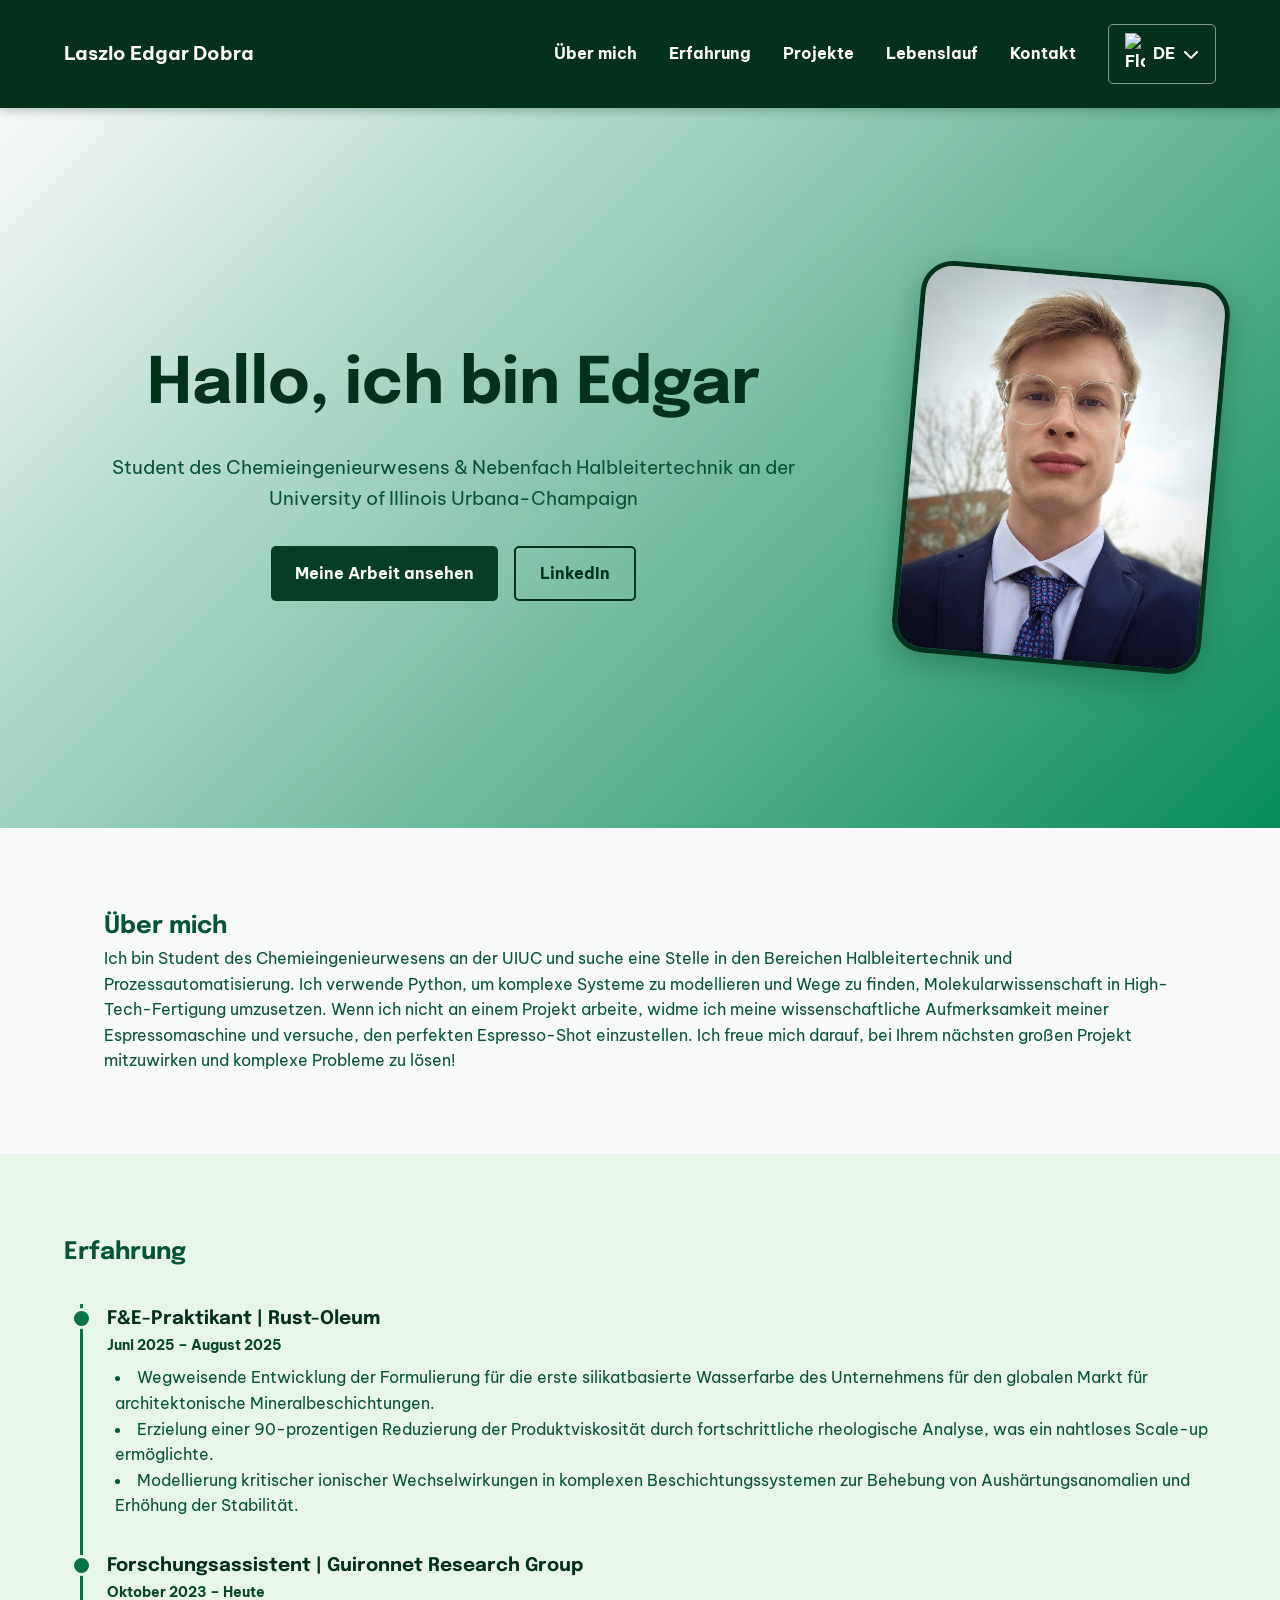
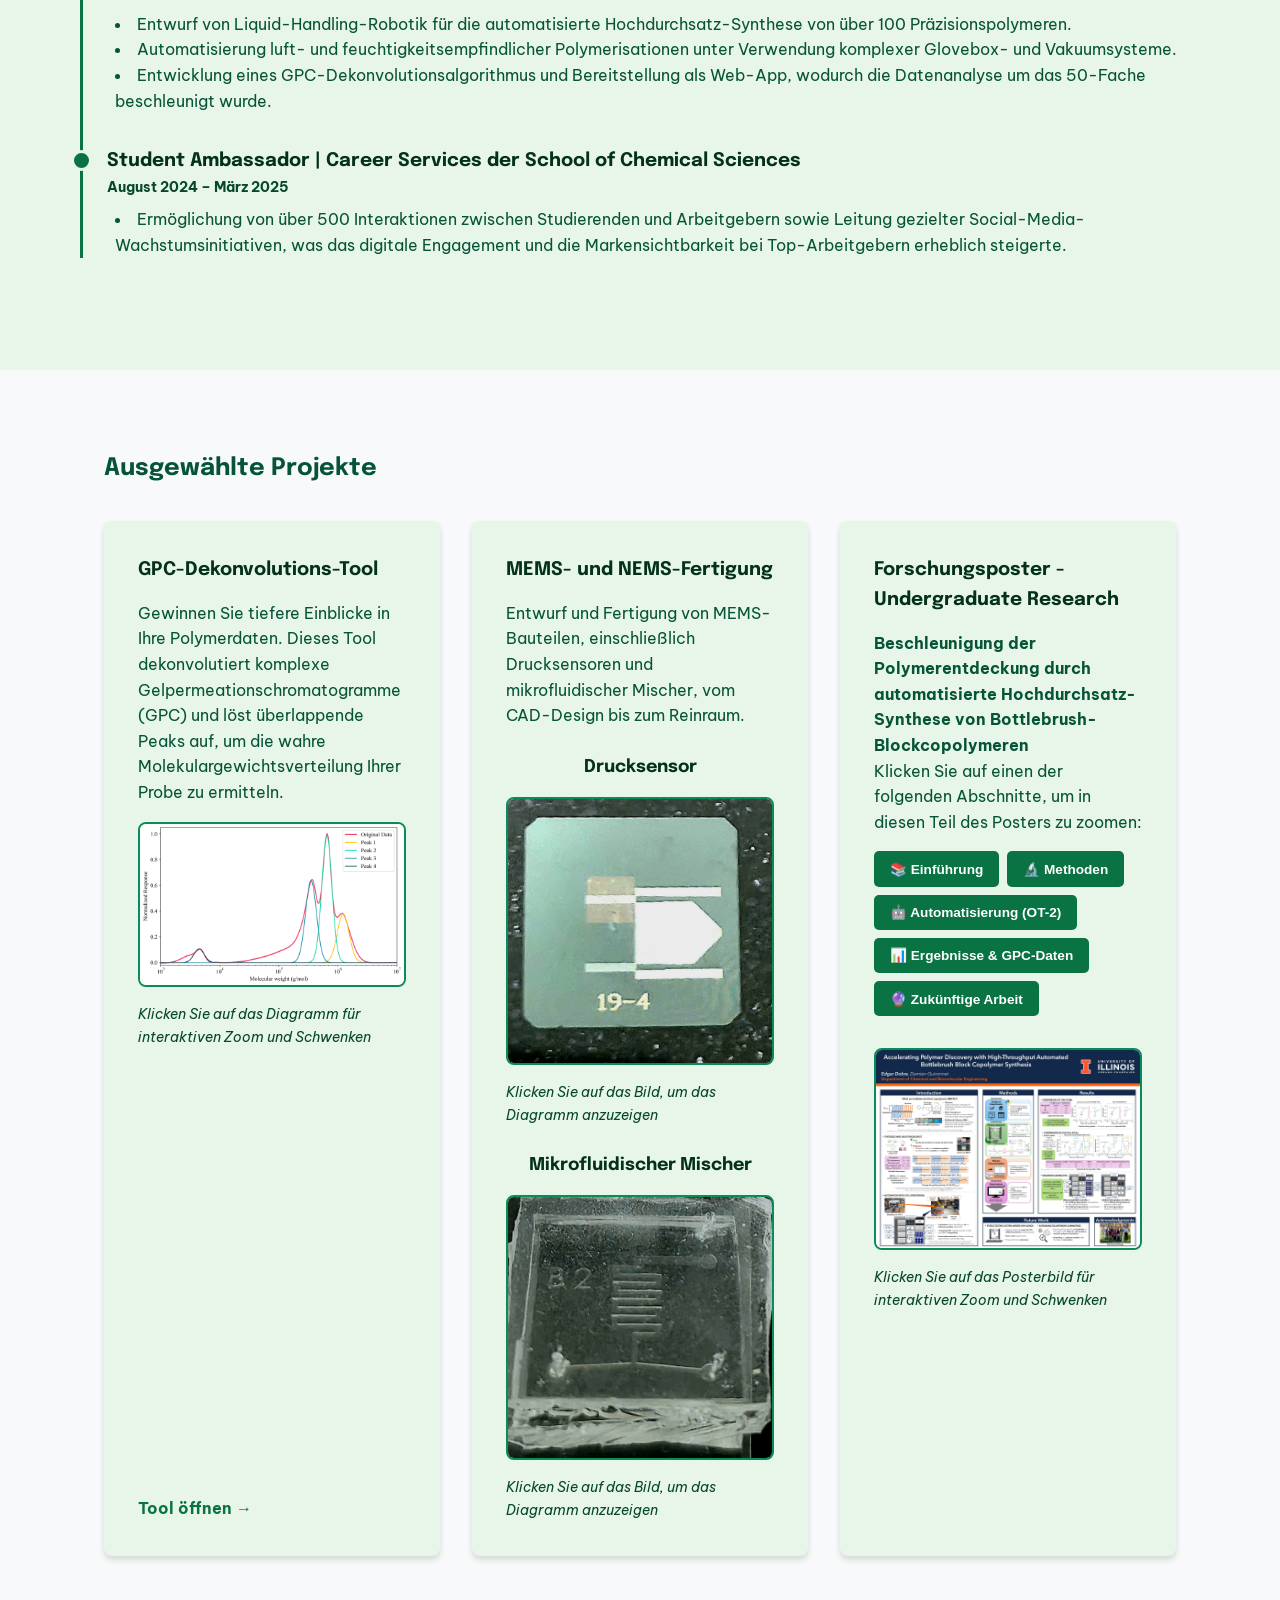
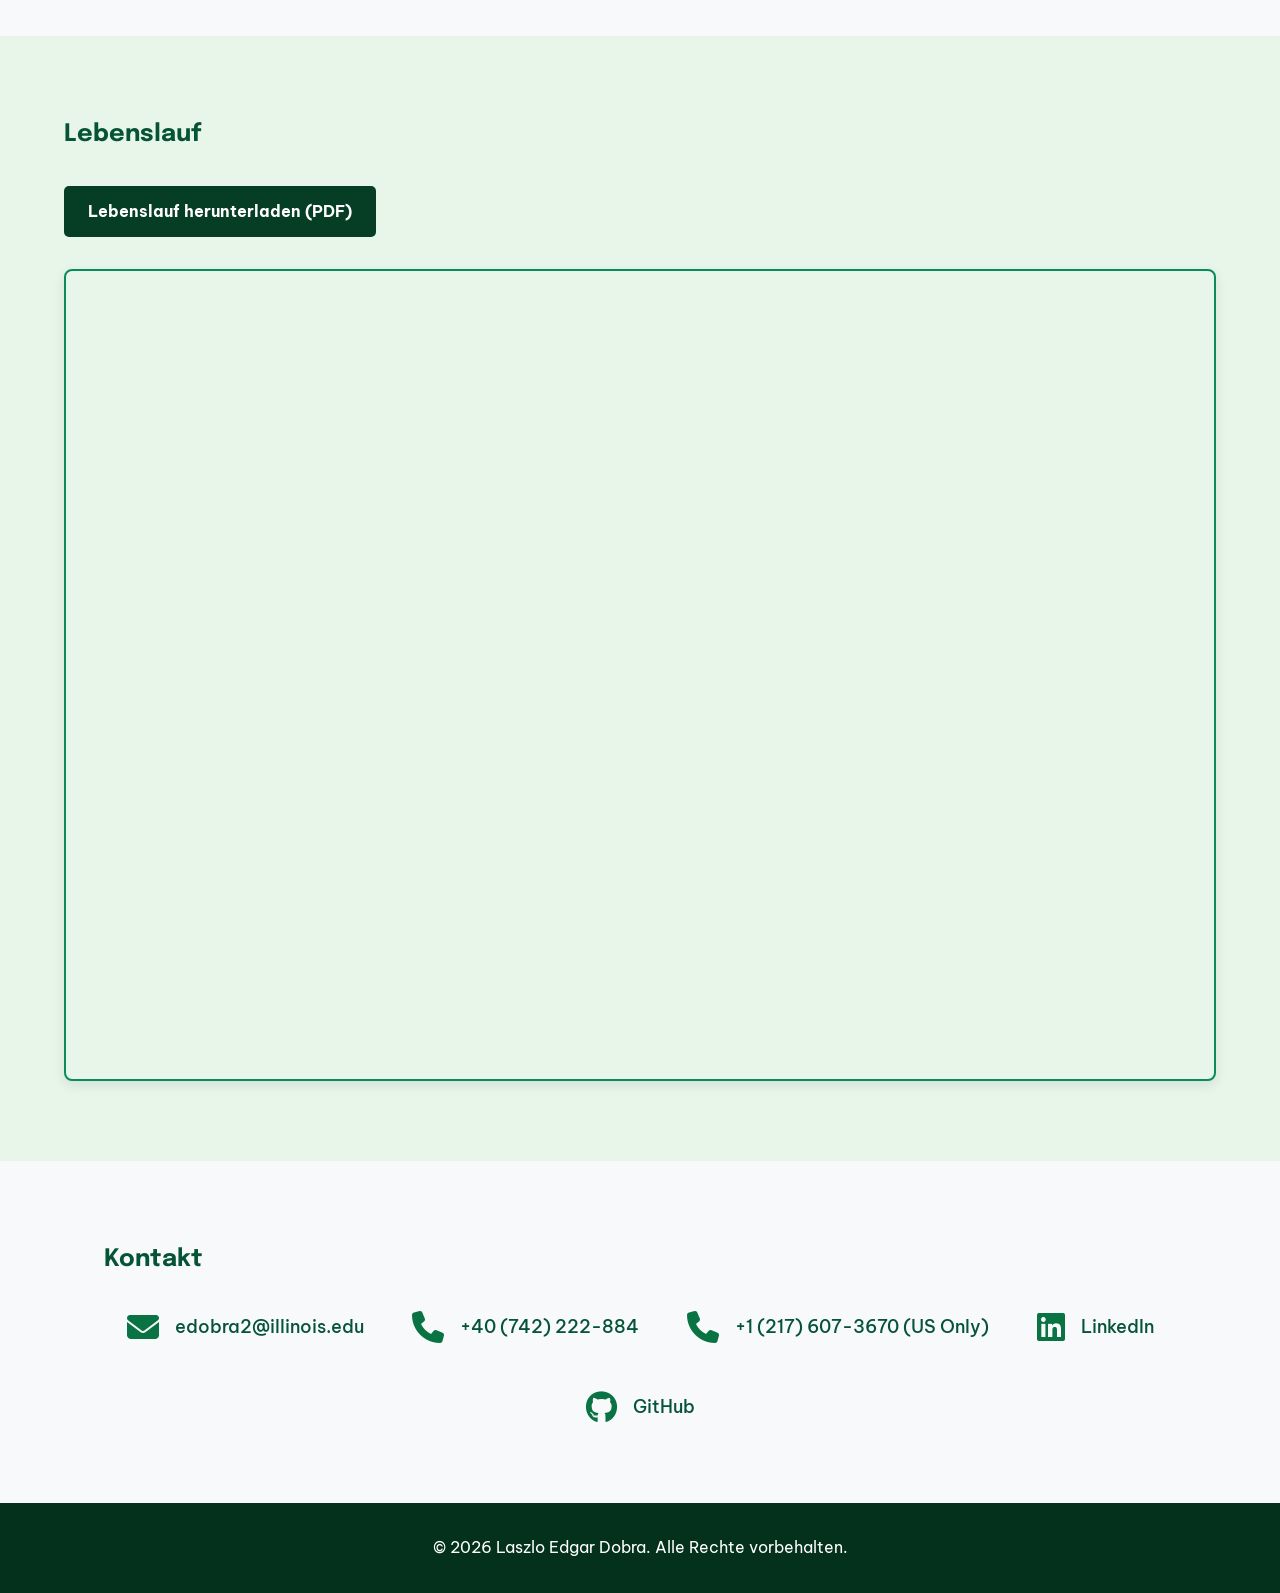
==== de/index.html @ 5ac696de "Swapped romanian and us contact" ====
<!DOCTYPE html>
<html lang="en">
<head>
    <meta charset="UTF-8">
    <meta name="viewport" content="width=device-width, initial-scale=1.0">
    <title>Laszlo Edgar Dobra | Chemical Engineering</title>
    <link type="image/png" sizes="16x16" rel="icon" href="../images/icons8-resume-website-ios-17-outlined-16.png">
    <link type="image/png" sizes="32x32" rel="icon" href="../images/icons8-resume-website-ios-17-outlined-32.png">
    <link type="image/png" sizes="96x96" rel="icon" href="../images/icons8-resume-website-ios-17-outlined-96.png">
    <link rel="stylesheet" href="../css/style.css?v=5">
    <link rel="stylesheet" href="https://cdnjs.cloudflare.com/ajax/libs/font-awesome/6.5.2/css/all.min.css">
    <link rel="stylesheet" href="https://cdnjs.cloudflare.com/ajax/libs/viewerjs/1.11.6/viewer.min.css">
</head>
<body>
    <nav>
        <div class="logo" data-translate="nav_name">Laszlo Edgar Dobra</div>
        <ul class="nav-links">
            <li><a href="#about" data-translate="nav_about">About</a></li>
            <li><a href="#experience" data-translate="nav_experience">Experience</a></li>
            <li><a href="#projects" data-translate="nav_projects">Projects</a></li>
            <li><a href="#resume" data-translate="nav_resume">Resume</a></li>
            <li><a href="#contact" data-translate="nav_contact">Contact</a></li>
        </ul>
        <div class="custom-select">
            <div class="select-selected">
                <img id="current-lang-flag" src="https://flagcdn.com/w20/us.png" width="20" alt="Flag"> <span id="current-lang-text">EN</span> <i class="fas fa-chevron-down"></i>
            </div>
            <div class="select-items select-hide">
                <div data-lang="en"><img src="https://flagcdn.com/w20/us.png" width="20" alt="English"> EN</div>
                <div data-lang="hu"><img src="https://flagcdn.com/w20/hu.png" width="20" alt="Magyar"> HU</div>
                <div data-lang="de"><img src="https://flagcdn.com/w20/de.png" width="20" alt="Deutsch"> DE</div>
            </div>
        </div>
    </nav>

    <header id="home" class="hero section">
        <div class="hero-content">
            <div class="hero-text animate-on-scroll">
                <h1 class="swoosh-in" data-translate="hero_greeting">Hi, I'm Edgar</h1>
                <p data-translate="hero_description">Chemical Engineering Student & Semiconductor Engineering Minor at the University of Illinois Urbana-Champaign</p>
                <div class="resume-links" style="margin-top: 2rem;">
                    <a href="#projects" class="btn" data-translate="hero_view_work">View My Work</a>
                    <a href="https://www.linkedin.com/in/dobralaszloedgar/" class="btn btn-outline" target="_blank" data-translate="hero_linkedin">LinkedIn</a>
                </div>
            </div>
            <div class="portrait-container">
                <img src="../images/14921.jpg" alt="Laszlo Edgar Dobra" class="portrait-image">
            </div>
        </div>
    </header>

    <div id="liquid-flow-container">
        <canvas id="liquid-flow-canvas"></canvas>
    </div>

    <section id="about" class="section animate-on-scroll">
        <h2 data-translate="about_title">About Me</h2>
        <p data-translate="about_me">I'm a Chemical Engineering student at UIUC and I'm genuinely obsessed with the world of semiconductors and process automation. I love using Python to model complex systems and finding ways to turn molecular science into high-tech manufacturing. When I'm not working on a project, I'm almost certainly at my espresso machine trying to dial in the perfect shot. I'm just really excited to help build the next major project and solve problems along the way!</p>
    </section>

    <section id="experience" class="section bg-light animate-on-scroll">
        <h2 data-translate="experience_title">Experience</h2>
        <div class="timeline">
            <div class="timeline-item">
                <h3 data-translate="experience_rustoleum_title">R&D Intern | Rust-Oleum</h3>
                <p class="date" data-translate="experience_rustoleum_date">June 2025 – August 2025</p>
                <ul>
                    <li data-translate="experience_rustoleum_item1">Spearheaded formulation of the company's first silicate-based waterborne paint for the global architectural mineral coatings market.</li>
                    <li data-translate="experience_rustoleum_item2">Engineered a 90% reduction in product viscosity via advanced rheological analysis, enabling seamless scale-up.</li>
                    <li data-translate="experience_rustoleum_item3">Modeled critical ionic interactions within complex coating systems to resolve curing anomalies and boost stability.</li>
                </ul>
            </div>
            <div class="timeline-item">
                <h3 data-translate="experience_guironnet_title">Research Assistant | Guironnet Research Group</h3>
                <p class="date" data-translate="experience_guironnet_date">October 2023 – Present</p>
                <ul>
                    <li data-translate="experience_guironnet_item1">Designed liquid handler robotics for automated high-throughput synthesis of 100+ precision polymers.</li>
                    <li data-translate="experience_guironnet_item2">Automated air- and moisture-sensitive polymerizations using complex glovebox and vacuum systems.</li>
                    <li data-translate="experience_guironnet_item3">Developed a GPC deconvolution algorithm and deployed it as a web app, accelerating data analysis by 50x.</li>
                </ul>
            </div>
            <div class="timeline-item">
                <h3 data-translate="experience_ambassador_title">Student Ambassador | School of Chemical Sciences Career Services</h3>
                <p class="date" data-translate="experience_ambassador_date">August 2024 – March 2025</p>
                <ul>
                    <li data-translate="experience_ambassador_item1">Facilitated 500+ student-employer interactions and spearheaded targeted social media growth, significantly elevating digital engagement and brand visibility among top-tier employers.</li>
                </ul>
            </div>
        </div>
    </section>

    <section id="projects" class="section animate-on-scroll">
        <h2 data-translate="projects_title">Featured Projects</h2>
        <div class="grid">
            <div class="card poster-card">
                <h3 data-translate="gpc_title">GPC Deconvolution Tool</h3>
                <p data-translate="gpc_description">Unlock insights from your polymer data. This tool deconvolutes complex gel permeation chromatograms, resolving overlapping peaks to reveal the true molecular weight distribution of your sample.</p>
                <div class="poster-preview" id="gpc-gallery">
                    <img src="../images/b850690fee59b9a72fe3ff5c163f7164eb3da1bc635fee06fc133cf2.png" alt="GPC Deconvolution Tool" class="poster-thumbnail" id="gpc-image">
                </div>
                <p style="margin-top: 1rem; font-size: 0.9rem; color: var(--secondary);"><em data-translate="gpc_view_prompt">Click the graph for full interactive zoom and pan</em></p>
                <a href="https://gaussian.streamlit.app/" class="project-link" target="_blank" data-translate="gpc_open_tool">Open Tool &rarr;</a>
            </div>
            <div class="card">
                <h3 data-translate="mems_title">MEMS and NEMS Fabrication</h3>
                <p data-translate="mems_description">Designed and fabricated MEMS devices, including pressure sensors and microfluidic mixers, from CAD to cleanroom.</p>
                <div class="mems-container">
                    <div class="mems-item">
                        <h4 data-translate="mems_pressure_sensor">Pressure Sensor</h4>
                        <div class="mems-image-container" id="pressure-sensor-gallery">
                            <img src="../images/20260329_211413.jpg" data-original="images/2b25285c-cac5-45d2-aff1-dd466e10a6f5.png" alt="Pressure Sensor" class="mems-image">
                        </div>
                        <p style="margin-top: 0.5rem; font-size: 0.9rem; color: var(--secondary);"><em data-translate="mems_pressure_sensor_prompt">Click image to view diagram</em></p>
                    </div>
                    <div class="mems-item">
                        <h4 data-translate="mems_mixer">Microfluidic Mixer</h4>
                        <div class="mems-image-container" id="microfluidic-mixer-gallery">
                            <img src="../images/20260329_211402.jpg" data-original="images/ebfd45ba-1c41-4285-9f2c-dafae9241d1f.png" alt="Microfluidic Mixer" class="mems-image">
                        </div>
                        <p style="margin-top: 0.5rem; font-size: 0.9rem; color: var(--secondary);"><em data-translate="mems_mixer_prompt">Click image to view diagram</em></p>
                    </div>
                </div>
            </div>
            <div class="card poster-card">
                <h3 data-translate="poster_title">Research Poster - Undergraduate Research</h3>
                <p><strong data-translate="poster_subtitle">Accelerating Polymer Discovery with High-Throughput Automated Bottlebrush Block Copolymer Synthesis</strong></p>
                <p data-translate="poster_prompt">Click on any section below to zoom into that part of the poster:</p>
                <div class="poster-sections">
                    <button class="poster-btn" data-section="introduction" data-translate="poster_intro">📚 Introduction</button>
                    <button class="poster-btn" data-section="methods" data-translate="poster_methods">🔬 Methods</button>
                    <button class="poster-btn" data-section="automation" data-translate="poster_automation">🤖 Automation (OT-2)</button>
                    <button class="poster-btn" data-section="results" data-translate="poster_results">📊 Results & GPC Data</button>
                    <button class="poster-btn" data-section="future" data-translate="poster_future">🔮 Future Work</button>
                </div>
                <div class="poster-preview" id="poster-gallery">
                    <img src="../images/research-poster.jpg" alt="Research Poster" class="poster-thumbnail" id="poster-image">
                </div>
                <p style="margin-top: 1rem; font-size: 0.9rem; color: var(--secondary);"><em data-translate="poster_view_prompt">Click the poster image for full interactive zoom and pan</em></p>
            </div>
        </div>
    </section>

    <section id="resume" class="section bg-light animate-on-scroll">
        <h2 data-translate="resume_title">Resume</h2>
        <div class="resume-links">
            <a href="../doc/Laszlo_Edgar_Dobra_Resume.pdf" class="btn" target="_blank" data-translate="resume_download">Download Resume (PDF)</a>
        </div>
        <div class="resume-viewer">
            <iframe src="../doc/Laszlo_Edgar_Dobra_Resume.pdf" type="application/pdf"></iframe>
        </div>
    </section>

    <section id="contact" class="section animate-on-scroll">
        <h2 data-translate="contact_title">Contact Me</h2>
        <div class="contact-container">
            <div class="contact-item">
                <i class="fas fa-envelope"></i>
                <a href="mailto:edobra2@illinois.edu" class="contact-link" data-translate="contact_email">edobra2@illinois.edu</a>
            </div>
            <div class="contact-item">
                <i class="fas fa-phone"></i>
                <a href="tel:+40742222884" class="contact-link" data-translate="contact_phone_ro">+40 (742) 222-884</a>
            </div>
            <div class="contact-item">
                <i class="fas fa-phone"></i>
                <a href="tel:+12176073670" class="contact-link" data-translate="contact_phone_us">+1 (217) 607-3670 (US Only)</a>
            </div>
            <div class="contact-item">
                <i class="fab fa-linkedin"></i>
                <a href="https://www.linkedin.com/in/dobralaszloedgar/" target="_blank" class="contact-link" data-translate="contact_linkedin">LinkedIn</a>
            </div>
            <div class="contact-item">
                <i class="fab fa-github"></i>
                <a href="https://github.com/dobralaszloedgar" target="_blank" class="contact-link" data-translate="contact_github">GitHub</a>
            </div>
        </div>
    </section>

    <footer>
        <p data-translate="footer_copyright">&copy; 2026 Laszlo Edgar Dobra. All rights reserved.</p>
    </footer>

    <script src="https://cdnjs.cloudflare.com/ajax/libs/viewerjs/1.11.6/viewer.min.js"></script>
    <script src="../js/script.js?v=4"></script>
    <script src="../js/language.js"></script>
</body>
</html>
---- css/style.css ----
@import url('https://fonts.googleapis.com/css2?family=Epilogue:wght@700&family=Be+Vietnam+Pro:wght@400;500;700&display=swap');
@import url('dropdown.css');

/* Base Styles & Typography */
:root {
    --primary: #03311C;
    --secondary: #05472A;
    --accent: #097343;
    --accent-light: #088C59;
    --text: #055437;
    --bg: #F8F9FA;
    --bg-light: #d0e3ca;
    --dark-green: #063D25;
}

html, body {
    overflow-x: hidden;
}

* {
    margin: 0;
    padding: 0;
    box-sizing: border-box;
}

body {
    background-color: var(--bg);
    color: var(--text);
    line-height: 1.6;
    font-family: 'Be Vietnam Pro', sans-serif;
    position: relative;
}

h1, h2, h3, h4, h5, h6 {
    font-family: 'Epilogue', sans-serif;
}

/* Navigation */
nav {
    display: flex;
    justify-content: space-between;
    align-items: center;
    padding: 1.5rem 5%;
    background: var(--primary);
    color: white;
    position: sticky;
    top: 0;
    z-index: 1000;
    box-shadow: 0 2px 10px rgba(3, 49, 28, 0.3);
}

.logo {
    font-weight: bold;
    font-size: 1.2rem;
}

.nav-links {
    list-style: none;
    display: flex;
    gap: 2rem;
    margin-left: auto;
    margin-right: 2rem;
}

.nav-links a {
    color: white;
    text-decoration: none;
    font-weight: bold;
    transition: color 0.3s ease;
    position: relative;
}

.nav-links a::after {
    content: '';
    position: absolute;
    bottom: -5px;
    left: 0;
    width: 0;
    height: 2px;
    background: var(--accent);
    transition: width 0.3s ease;
}

.nav-links a:hover::after {
    width: 100%;
}

.nav-links a:hover {
    color: var(--accent);
}

/* Sections & Layout */
.section {
    padding: 5rem 5%;
    max-width: 1200px;
    margin: 0 auto;
}

.bg-light {
    background-color: #e8f5e9;
    max-width: 100%;
}

.hero {
    min-height: 80vh;
    display: flex;
    flex-direction: column;
    justify-content: center;
    align-items: center;
    background: linear-gradient(135deg, var(--bg) 0%, var(--accent-light) 100%);
    position: relative;
    overflow: hidden;
    padding: 2rem 0;
    max-width: 100%;
}


.hero-content {
    display: flex;
    align-items: center;
    gap: 4rem;
    max-width: 100%;
    width: 100%;
    z-index: 1;
    position: relative;
    padding: 0 5%;
}

.hero-text {
    flex: 1;
    position: relative;
    z-index: 2;
    text-align: center;
}

.hero-image {
    flex: 0 0 300px;
}

.portrait-container {
  overflow: hidden;
  border-radius: 2rem;
  transition: transform 0.6s cubic-bezier(0.16, 1, 0.3, 1);
  border: 5px solid var(--primary);
  box-shadow: 0 10px 30px rgba(3, 49, 28, 0.3);
  transform: rotate(5deg);
}

.portrait-container:hover {
  transform: rotate(0deg);
}

.portrait-image {
  width: 300px;
  height: auto;
  object-fit: cover;
  transition: transform 0.8s cubic-bezier(0.16, 1, 0.3, 1);
  transform: scale(1.05);
}

.portrait-container:hover .portrait-image {
  transform: scale(1.095);
}

.hero h1 {
    font-size: 4rem;
    color: var(--primary);
    margin-bottom: 1rem;
}

.swoosh-in {
    animation: swooshFromLeft 1.2s cubic-bezier(0.34, 1.56, 0.64, 1);
}

@keyframes swooshFromLeft {
    0% {
        opacity: 0;
        transform: translateX(-100px);
    }
    100% {
        opacity: 1;
        transform: translateX(0);
    }
}

.hero p {
    font-size: 1.2rem;
    max-width: 700px;
    margin: 0 auto;
}

/* Buttons */
.btn {
    display: inline-flex;
    align-items: center;
    justify-content: center;
    padding: 0.8rem 1.5rem;
    background: var(--dark-green);
    color: white;
    text-decoration: none;
    border-radius: 5px;
    font-weight: bold;
    transition: all 0.3s ease;
    position: relative;
    overflow: hidden;
    z-index: 10;
}

.btn::before {
    content: '';
    position: absolute;
    top: 50%;
    left: 50%;
    width: 0;
    height: 0;
    border-radius: 50%;
    background: rgba(255, 255, 255, 0.3);
    transform: translate(-50%, -50%);
    transition: width 0.6s, height 0.6s;
}

.btn:hover::before {
    width: 300px;
    height: 300px;
}

.btn:hover {
    background: var(--accent);
    transform: translateY(-2px);
    box-shadow: 0 5px 15px rgba(9, 115, 67, 0.4);
}

.btn-outline {
    background: transparent;
    border: 2px solid var(--primary);
    color: var(--primary);
}

.btn-outline:hover {
    background: var(--primary);
    color: white;
}

/* Timeline */
.timeline {
    margin-top: 2rem;
    border-left: 3px solid var(--accent);
    padding-left: 1.5rem;
    margin-left: 1rem; /* Added so the left side of the bullet doesn't clip off the screen */
}

.timeline-item {
    margin-bottom: 2rem;
    position: relative;
    transition: transform 0.3s ease;
}

.timeline-item:hover {
    transform: translateX(15px);
}

.timeline-item::before {
    content: '';
    position: absolute;
    /* Perfectly centers the bullet horizontally on the 3px border using calc() */
    left: calc(-1.5rem - 1.5px - 10.5px); 
    top: 0.25rem; /* Adjusted slightly for better vertical alignment with heading text */
    width: 15px;
    height: 15px;
    border-radius: 50%;
    background-color: var(--accent);
    border: 3px solid #e8f5e9; /* Fixed the invalid var() syntax here */
}

.timeline-item h3 {
    color: var(--primary);
}

.timeline-item .date {
    font-size: 0.9rem;
    color: var(--secondary);
    margin-bottom: 0.5rem;
    font-weight: bold;
}

.timeline-item ul {
    padding-left: 0.5rem;
    list-style-position: inside;
    margin-top: 0.5rem;
}

/* Grid & Cards for Projects */
.grid {
    display: grid;
    grid-template-columns: repeat(auto-fit, minmax(300px, 1fr));
    gap: 2rem;
    margin-top: 2rem;
}

.card {
    background: #e8f5e9;
    padding: 2rem;
    border-radius: 8px;
    box-shadow: 0 4px 6px rgba(3, 49, 28, 0.15);
    transition: all 0.3s ease;
    display: flex;
    flex-direction: column;
    border: 2px solid transparent;
}

.card h3 {
    margin-bottom: 1rem;
    color: var(--primary);
}

.card:hover {
    transform: translateY(-10px) rotate(1deg);
    box-shadow: 0 12px 24px rgba(3, 49, 28, 0.25), 0 0 20px var(--accent-light);
    border-color: var(--accent-light);
}

.project-link {
    display: inline-block;
    margin-top: auto;
    padding-top: 1rem;
    color: var(--accent);
    text-decoration: none;
    font-weight: bold;
    transition: color 0.3s ease;
}

.project-link:hover {
    color: var(--secondary);
}

/* Poster Card & Interactive Sections */
.poster-card {
    background: #e8f5e9;
}

.poster-sections {
    display: flex;
    flex-wrap: wrap;
    gap: 0.5rem;
    margin: 1rem 0;
}

.poster-btn {
    background: var(--accent);
    color: white;
    border: none;
    padding: 0.6rem 1rem;
    border-radius: 5px;
    font-weight: bold;
    cursor: pointer;
    transition: all 0.3s ease;
    font-size: 0.85rem;
}

.poster-btn:hover {
    background: var(--secondary);
    transform: translateY(-2px);
    box-shadow: 0 4px 8px rgba(5, 71, 42, 0.4);
}

.poster-btn:active {
    transform: translateY(0);
}

/* Poster Preview */
.poster-preview {
    margin-top: 1rem;
    cursor: pointer;
    border-radius: 8px;
    overflow: hidden;
    border: 2px solid var(--accent-light);
    transition: all 0.3s ease;
    position: relative;
}

.poster-preview:hover {
    border-color: var(--accent);
    box-shadow: 0 4px 12px rgba(8, 140, 89, 0.3);
}

.poster-thumbnail {
    width: 100%;
    height: auto;
    display: block;
    transition: transform 0.3s ease;
}

.poster-preview:hover .poster-thumbnail {
    transform: scale(1.02);
}

.resume-links {
    display: flex;
    gap: 1rem;
    margin-top: 2rem;
    justify-content: center;
}

#resume .resume-links {
    justify-content: flex-start;
    margin-top: 2rem;
}

/* Resume Viewer */
.resume-viewer {
    margin-top: 2rem;
    border: 2px solid var(--accent-light);
    border-radius: 8px;
    overflow: hidden;
    box-shadow: 0 4px 12px rgba(5, 71, 42, 0.1);
}

.resume-viewer iframe {
    width: 100%;
    height: 800px;
    border: none;
}

/* Contact Section */
.contact-container {
    display: flex;
    justify-content: center;
    gap: 3rem;
    margin-top: 2rem;
    flex-wrap: wrap;
}

.contact-item {
    display: flex;
    align-items: center;
    gap: 1rem;
    font-size: 1.1rem;
}

.contact-item i {
    font-size: 2rem;
    color: var(--accent);
    transition: transform 0.3s ease;
}

.contact-item:hover i {
    transform: scale(1.1);
}

.contact-link {
    color: var(--text);
    text-decoration: none;
    position: relative;
    font-weight: 500;
}

.contact-link::after {
    content: '';
    position: absolute;
    bottom: -3px;
    left: 0;
    width: 0;
    height: 2px;
    background-color: var(--accent);
    transition: width 0.3s ease;
}

.contact-link:hover::after {
    width: 100%;
}

.contact-info {
    text-align: center;
    margin-top: 2rem;
}

footer {
    text-align: center;
    padding: 2rem;
    background: var(--primary);
    color: white;
}


/* Scroll Animation Classes */
.animate-on-scroll {
    opacity: 0;
    transform: translateY(30px);
    transition: opacity 0.8s ease-out, transform 0.8s ease-out;
}

.animate-on-scroll.visible {
    opacity: 1;
    transform: translateY(0);
}

/* New Liquid Flow Simulation Styles */
#liquid-flow-container {
    position: absolute;
    top: 0;
    left: 0;
    width: 100px; /* Adjust width as desired */
    height: 100%;
    z-index: 0; /* send it to the background */
}

#liquid-flow-canvas {
    position: absolute;
    top: 0;
    left: 0;
    width: 100%;
    height: 100%;
}

/* Responsive Design */
@media (max-width: 1024px) {
    #liquid-flow-container {
        display: none; /* Hide the animation on smaller screens */
    }
}

@media (max-width: 768px) {
    .nav-links {
        gap: 1rem;
        font-size: 0.9rem;
    }
    .hero h1 {
        font-size: 2.5rem;
    }
    .hero-content {
        flex-direction: column-reverse;
        gap: 2rem;
    }
    .hero-image {
        flex: 0 0 200px;
    }
    .profile-photo {
        width: 200px;
        height: 200px;
    }
    .resume-links {
        flex-direction: column;
    }
    .resume-viewer iframe {
        height: 600px;
    }
}

/* MEMS Section Styles */
.mems-container {
    display: flex;
    flex-direction: column;
    gap: 1.5rem;
    margin-top: 1.5rem;
}

.mems-item {
    display: flex;
    flex-direction: column;
    align-items: center;
    gap: 0.5rem;
}

.mems-item h4 {
    color: var(--primary);
    font-size: 1.1rem;
    font-weight: bold;
    margin-bottom: 0.5rem;
}

.mems-image-container {
    cursor: pointer;
    border-radius: 8px;
    overflow: hidden;
    border: 2px solid var(--accent-light);
    transition: all 0.3s ease;
    position: relative;
    width: 100%;
}

.mems-image-container:hover {
    border-color: var(--accent);
    box-shadow: 0 4px 12px rgba(8, 140, 89, 0.3);
}

.mems-image {
    width: 100%;
    height: auto;
    display: block;
    transition: transform 0.3s ease;
}

.mems-image-container:hover .mems-image {
    transform: scale(1.02);
}
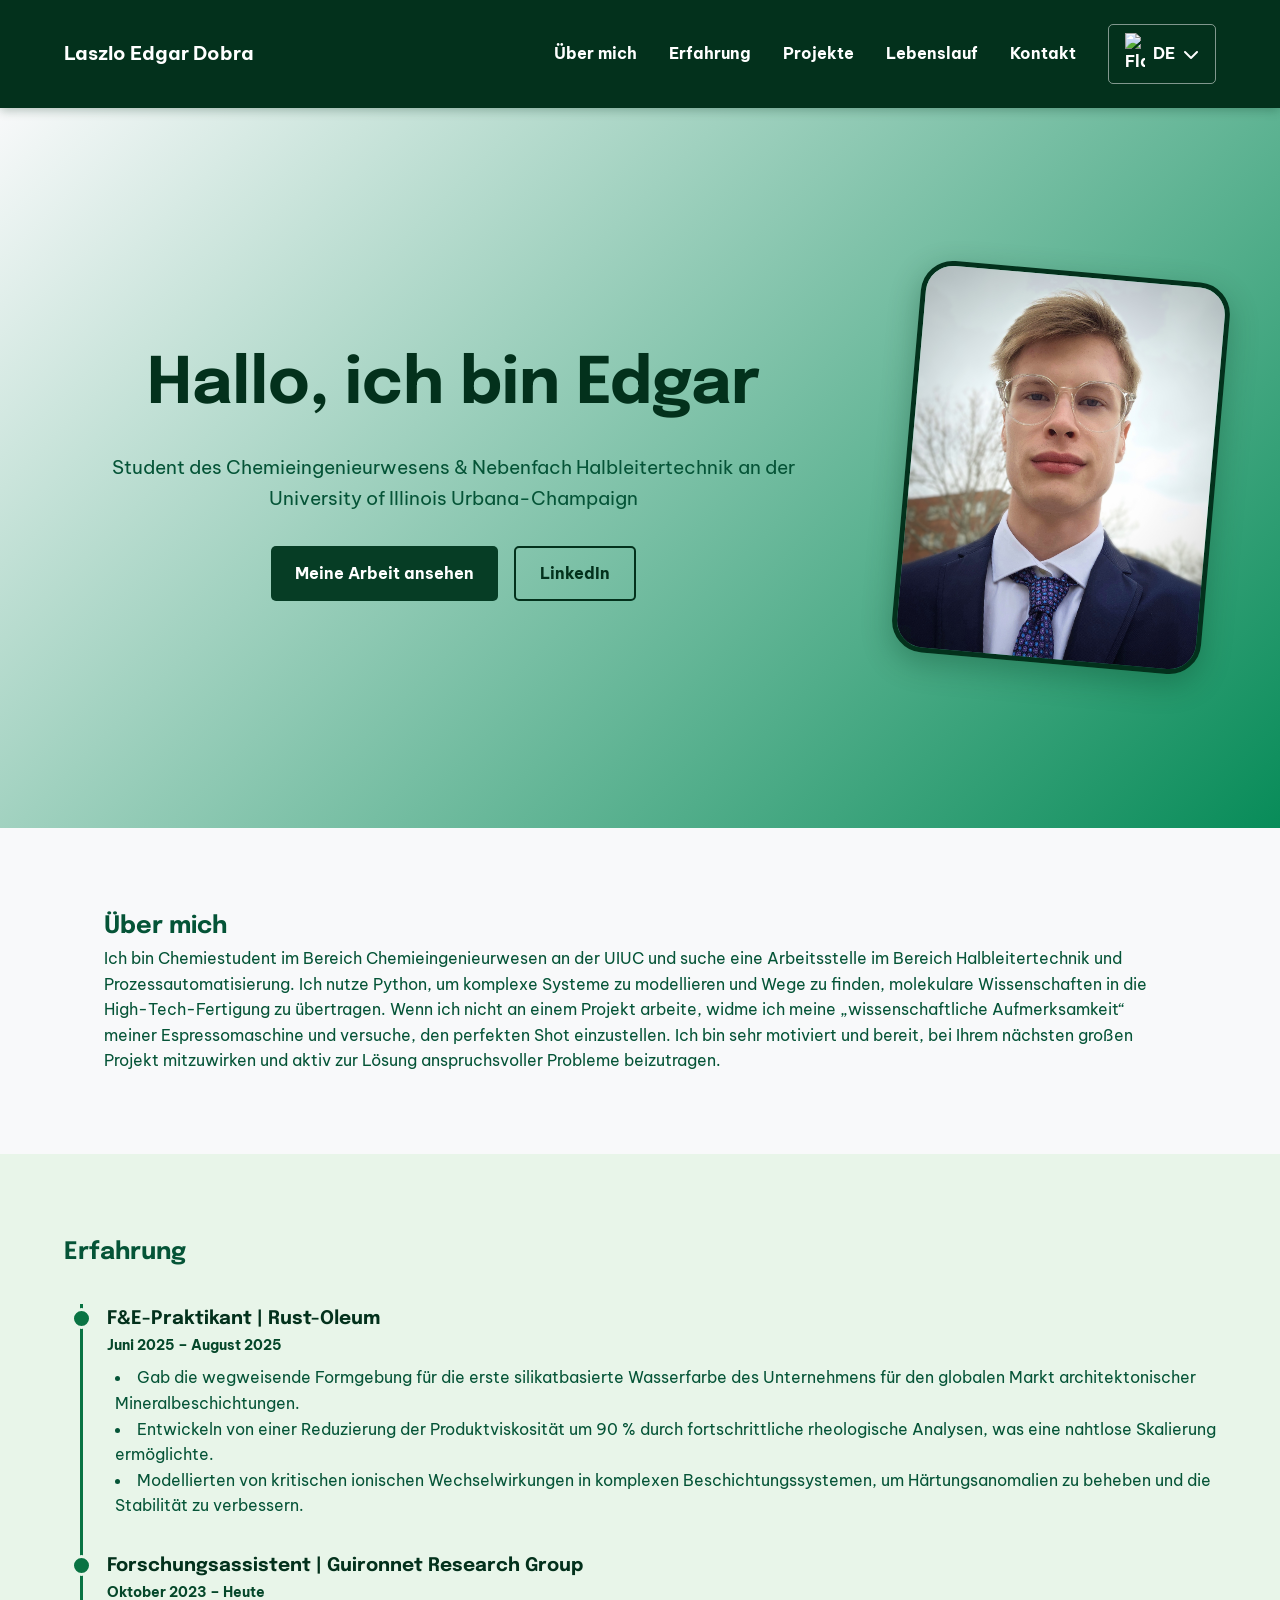
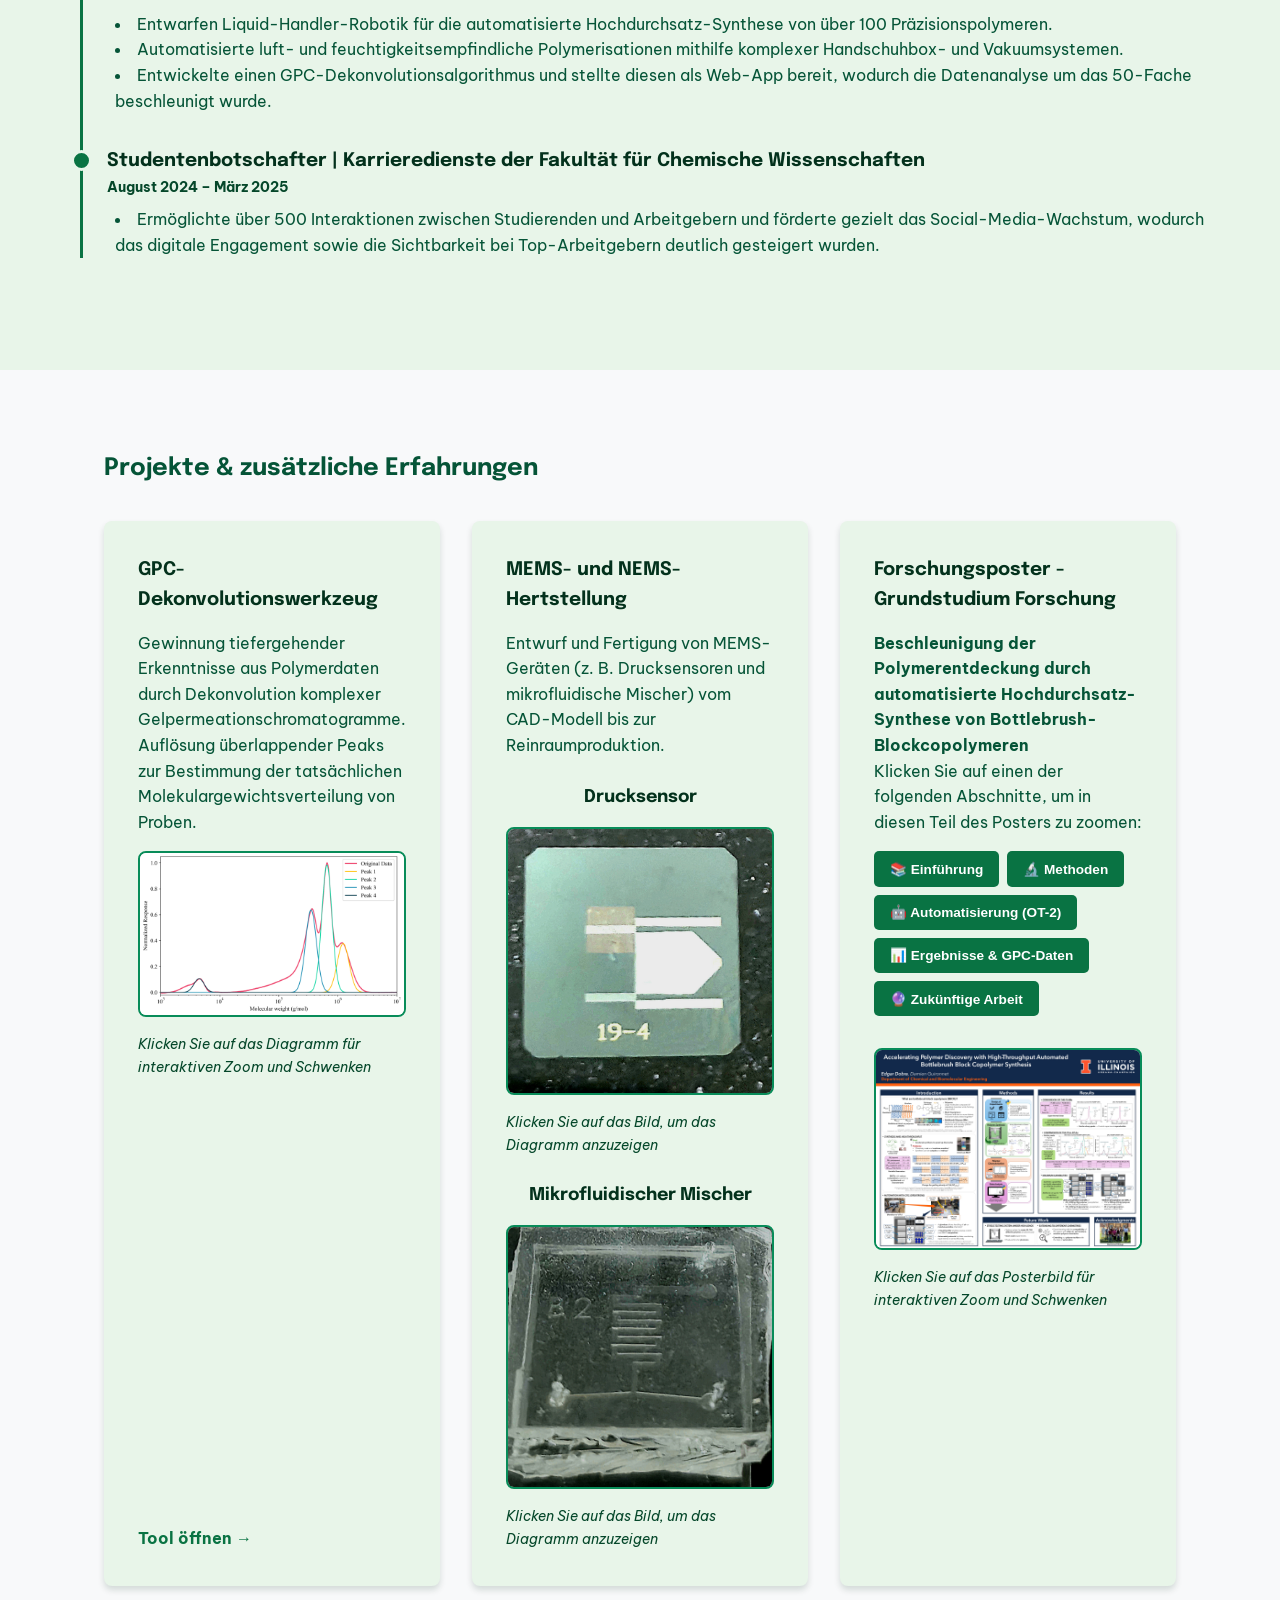
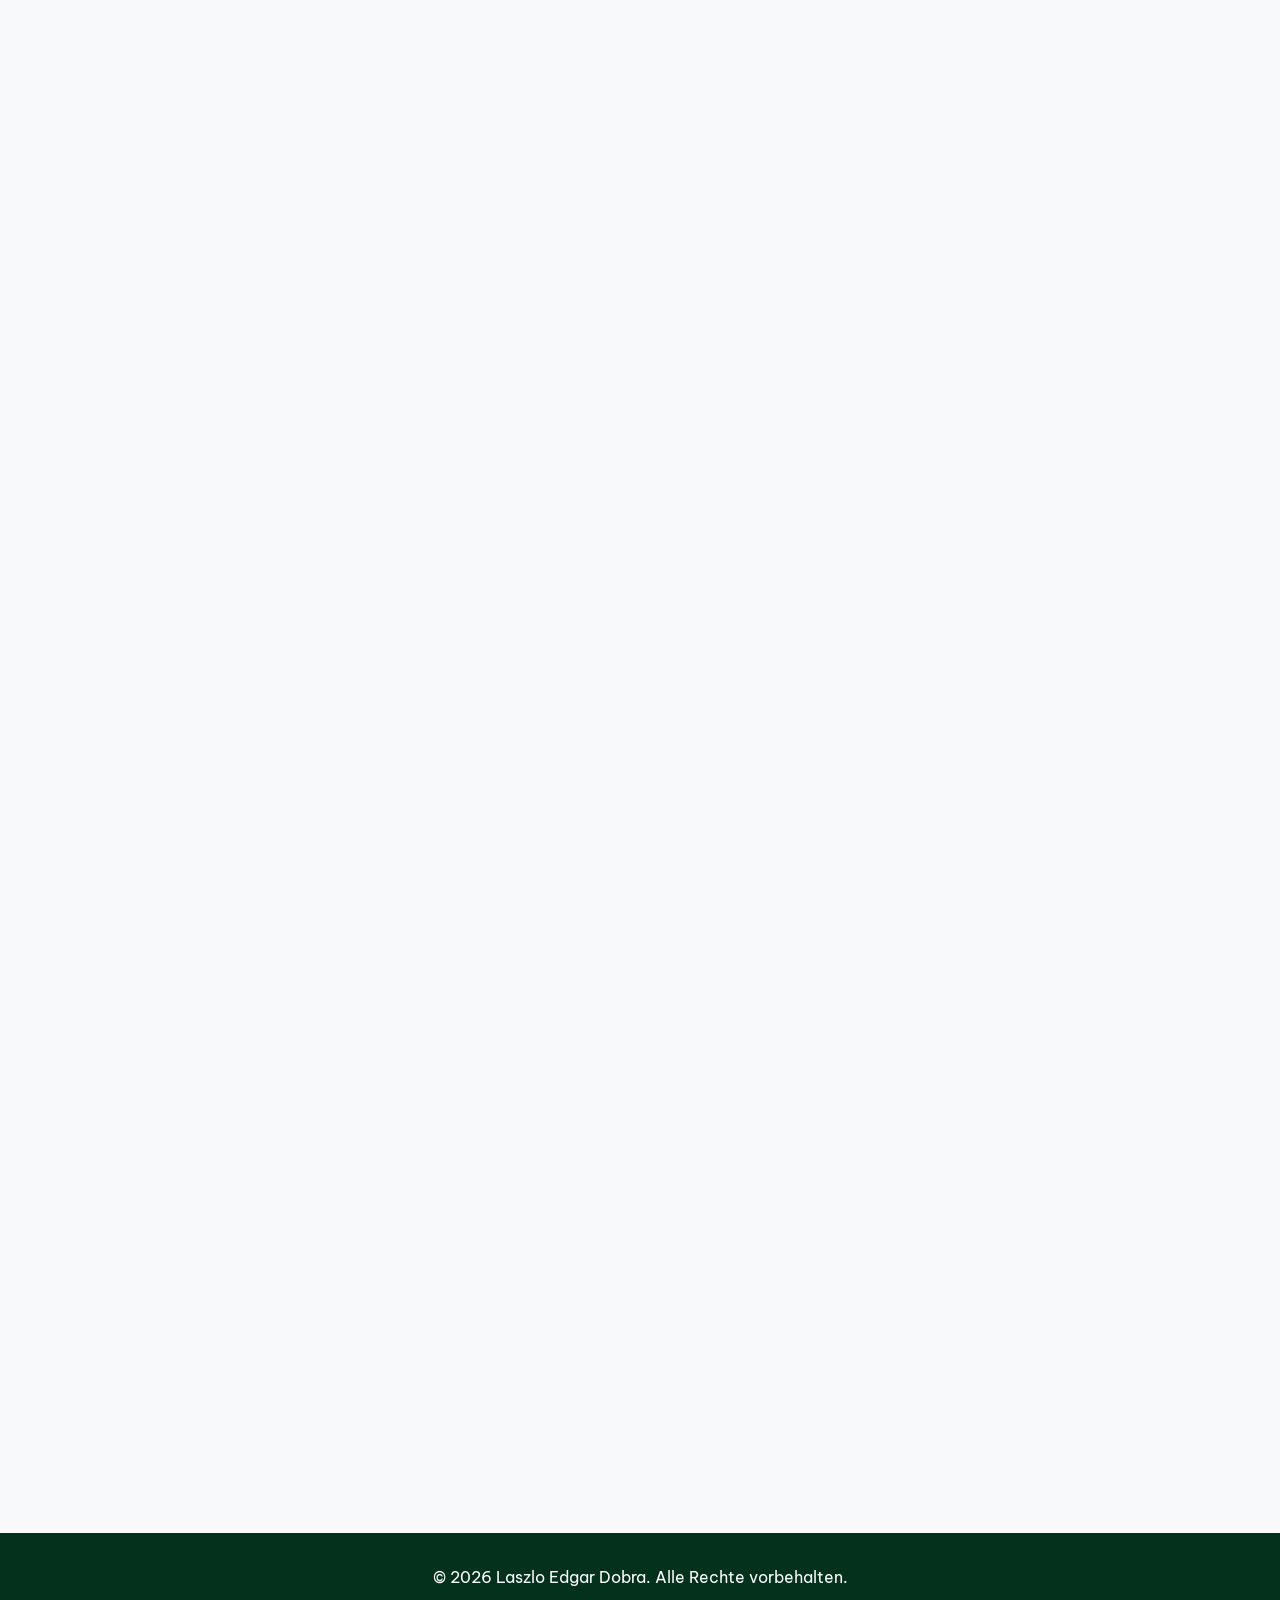
==== commit 5f19df14: "Refactor code structure for improved readability and maintainability" ====
--- a/de/index.html
+++ b/de/index.html
@@ -14,6 +14,9 @@
 <body>
     <nav>
         <div class="logo" data-translate="nav_name">Laszlo Edgar Dobra</div>
+        <div class="menu-toggle" id="mobile-menu">
+            <i class="fas fa-bars"></i>
+        </div>
         <ul class="nav-links">
             <li><a href="#about" data-translate="nav_about">About</a></li>
             <li><a href="#experience" data-translate="nav_experience">Experience</a></li>
@@ -181,7 +184,7 @@
     </footer>
 
     <script src="https://cdnjs.cloudflare.com/ajax/libs/viewerjs/1.11.6/viewer.min.js"></script>
-    <script src="../js/script.js?v=4"></script>
+    <script src="../js/script.js?v=6"></script>
     <script src="../js/language.js"></script>
 </body>
 </html>
--- a/css/style.css
+++ b/css/style.css
@@ -519,10 +519,39 @@
     }
 }
 
+.menu-toggle {
+    display: none;
+    cursor: pointer;
+    font-size: 1.5rem;
+    color: white;
+}
+
 @media (max-width: 768px) {
+    nav {
+        flex-wrap: wrap;
+        padding: 1rem 5%;
+    }
+    .menu-toggle {
+        display: block;
+        order: 2;
+        margin-left: 1rem;
+    }
+    .custom-select {
+        order: 1;
+        margin-left: auto;
+    }
     .nav-links {
+        display: none;
+        flex-direction: column;
+        width: 100%;
+        text-align: center;
         gap: 1rem;
-        font-size: 0.9rem;
+        padding-top: 1rem;
+        order: 3;
+        margin-right: 0;
+    }
+    .nav-links.active {
+        display: flex;
     }
     .hero h1 {
         font-size: 2.5rem;
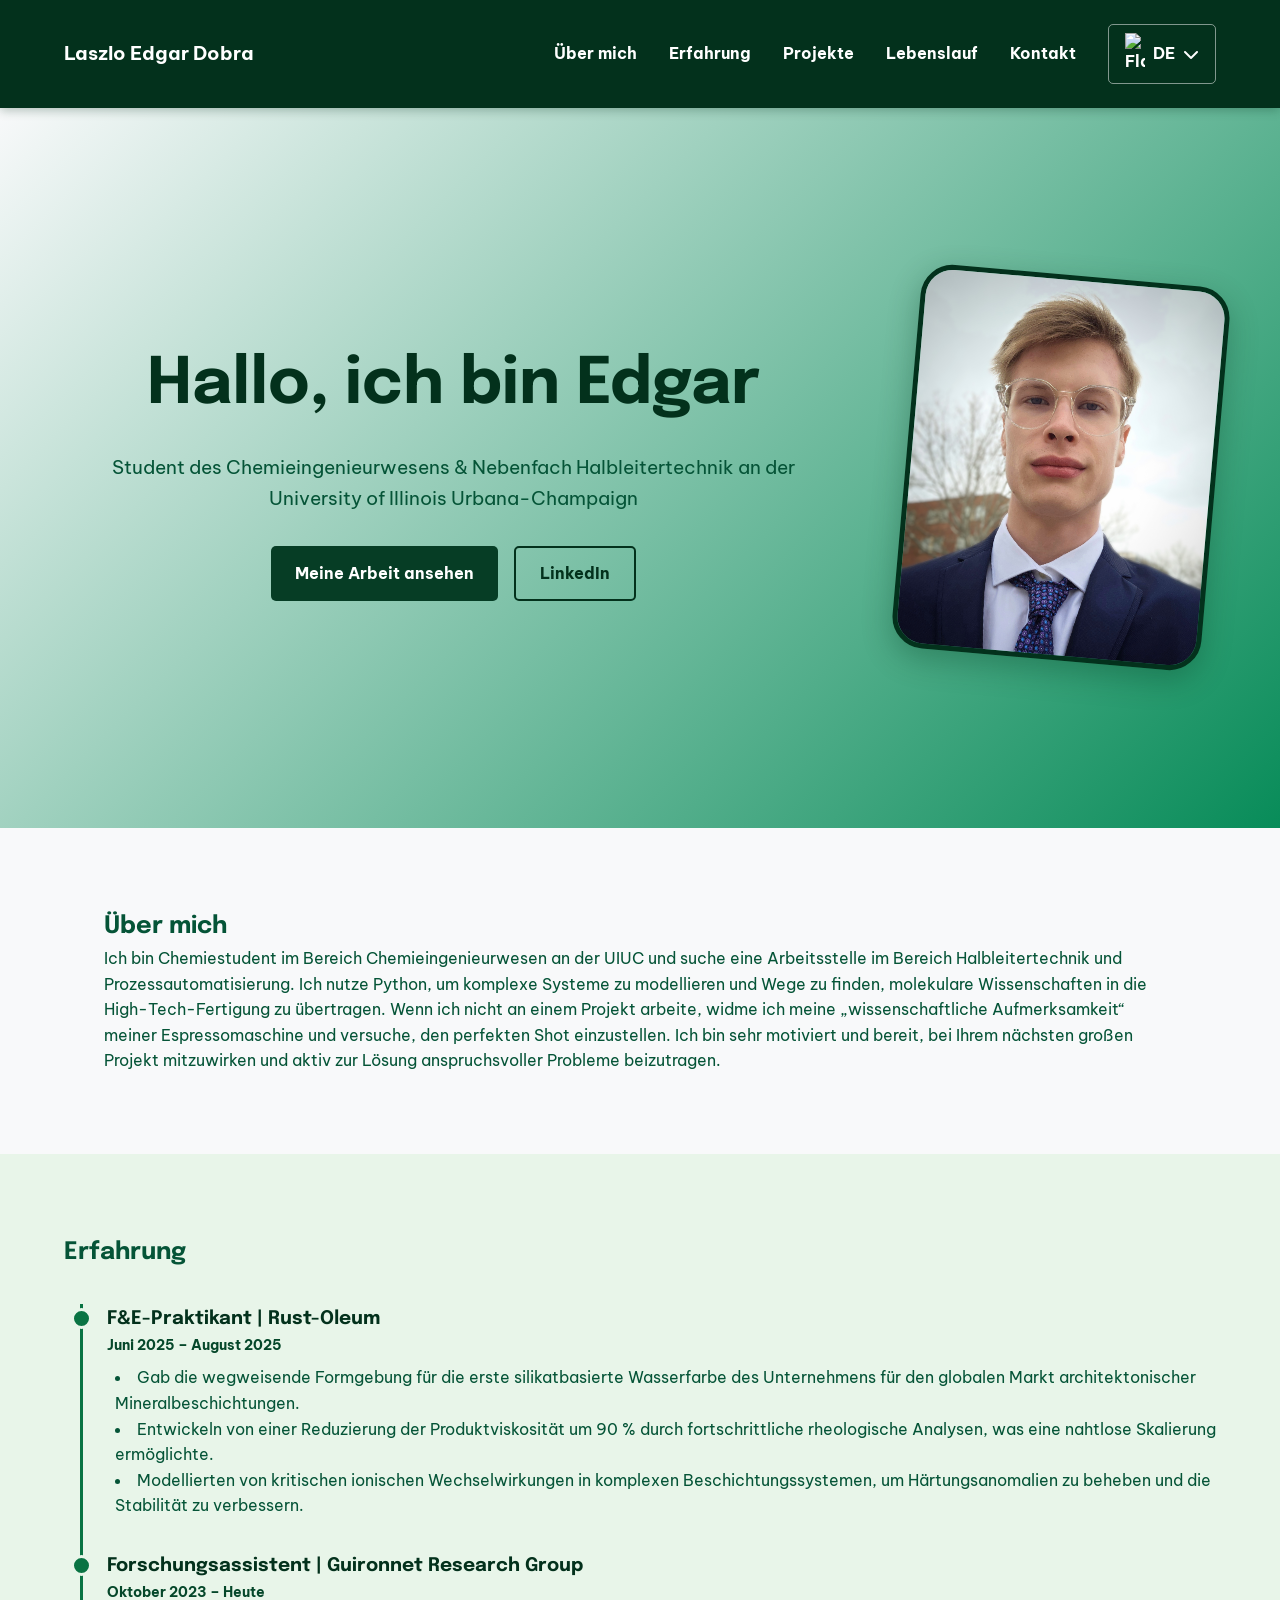
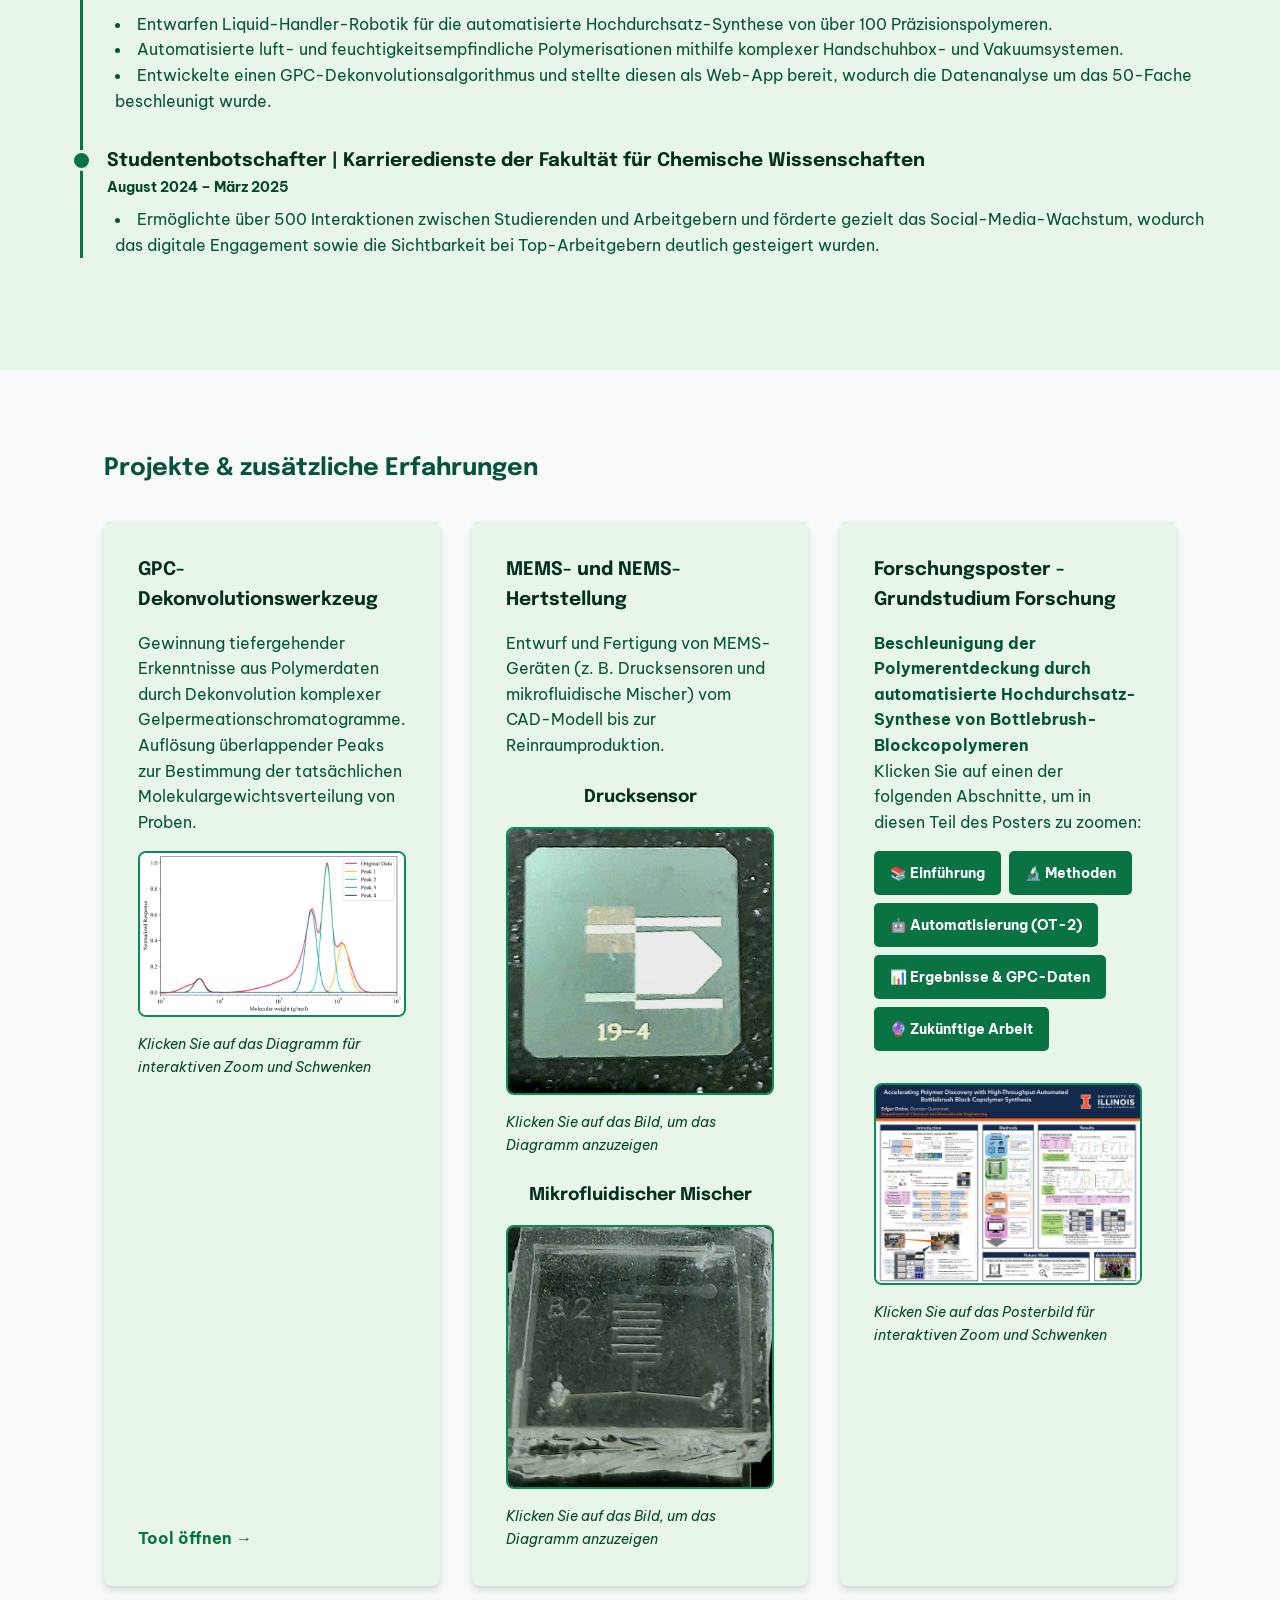
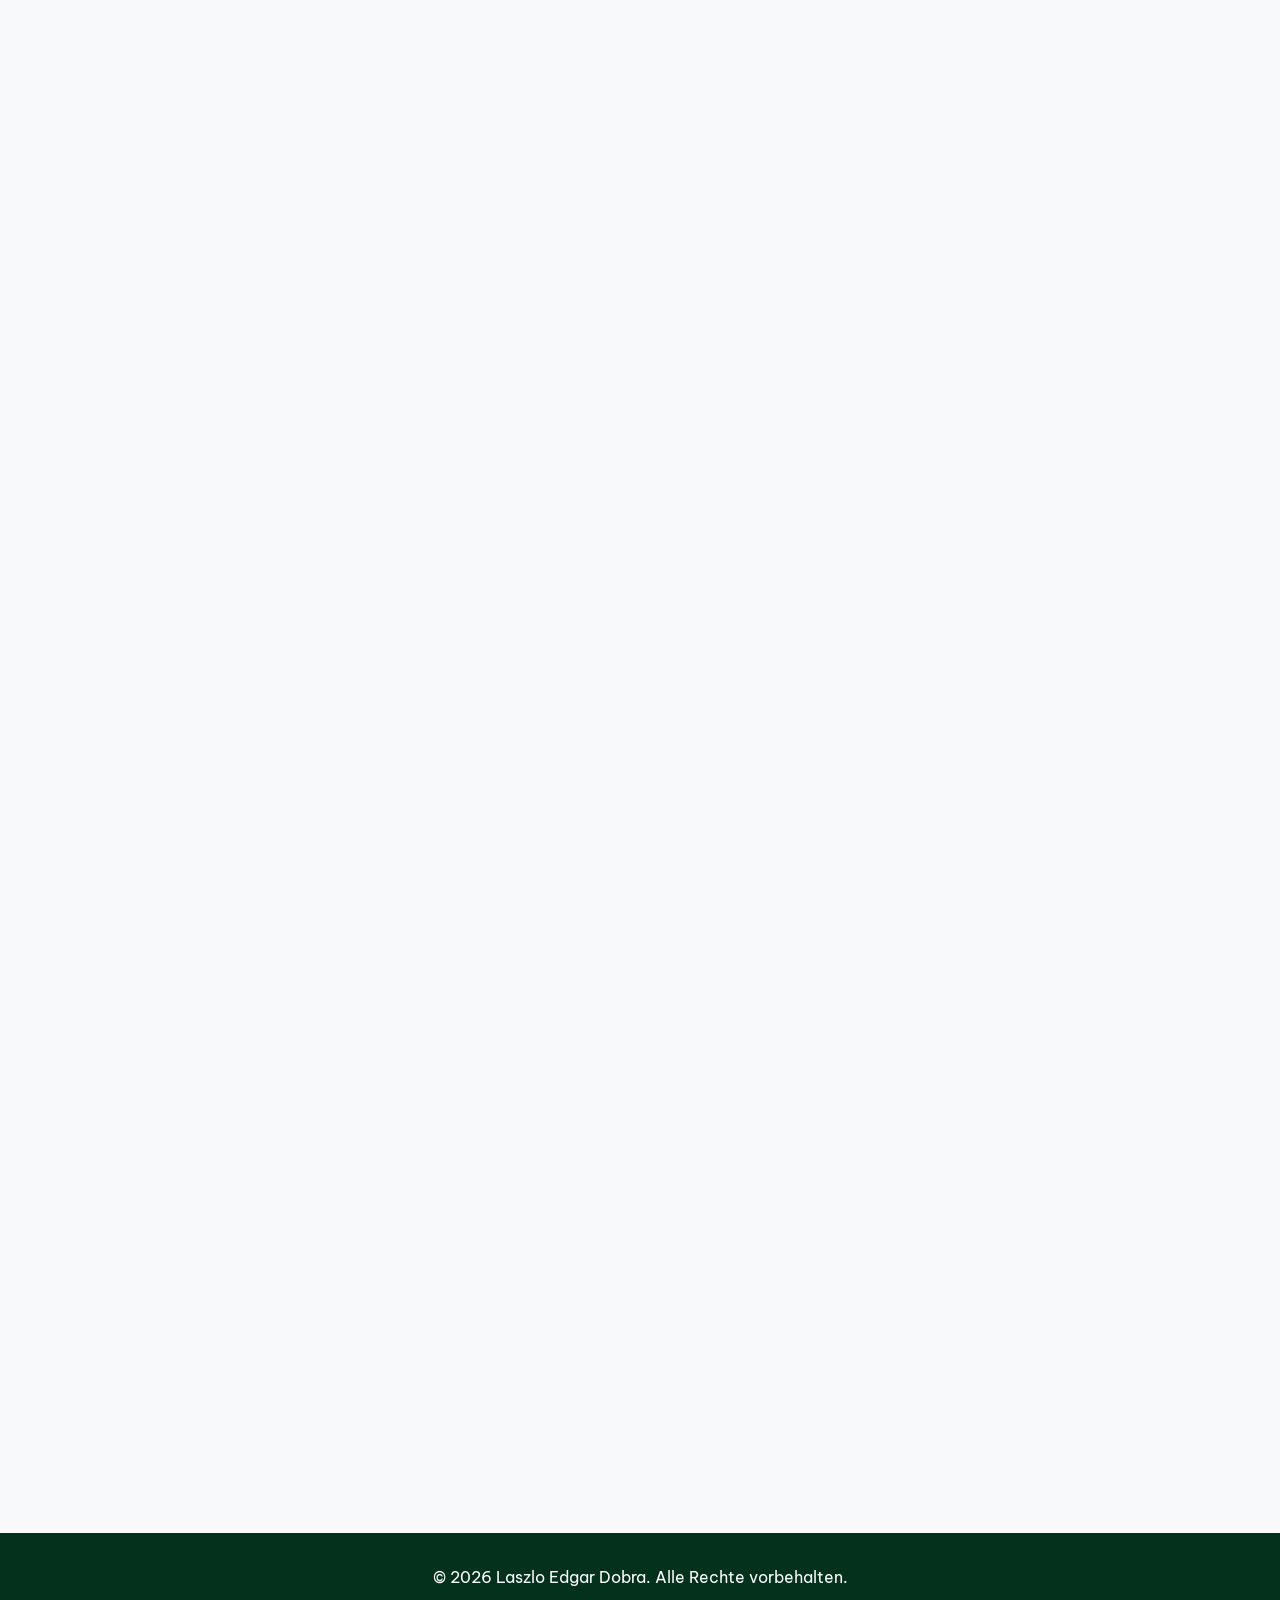
==== commit 9e32f4d6: "Update HTML structure and improve accessibility features - Changed the language attribute in HTML fi" ====
--- a/de/index.html
+++ b/de/index.html
@@ -1,5 +1,5 @@
 <!DOCTYPE html>
-<html lang="en">
+<html lang="de">
 <head>
     <meta charset="UTF-8">
     <meta name="viewport" content="width=device-width, initial-scale=1.0">
@@ -7,17 +7,17 @@
     <link type="image/png" sizes="16x16" rel="icon" href="../images/icons8-resume-website-ios-17-outlined-16.png">
     <link type="image/png" sizes="32x32" rel="icon" href="../images/icons8-resume-website-ios-17-outlined-32.png">
     <link type="image/png" sizes="96x96" rel="icon" href="../images/icons8-resume-website-ios-17-outlined-96.png">
-    <link rel="stylesheet" href="../css/style.css?v=5">
+    <link rel="stylesheet" href="../css/style.css?v=6">
     <link rel="stylesheet" href="https://cdnjs.cloudflare.com/ajax/libs/font-awesome/6.5.2/css/all.min.css">
     <link rel="stylesheet" href="https://cdnjs.cloudflare.com/ajax/libs/viewerjs/1.11.6/viewer.min.css">
 </head>
 <body>
     <nav>
         <div class="logo" data-translate="nav_name">Laszlo Edgar Dobra</div>
-        <div class="menu-toggle" id="mobile-menu">
-            <i class="fas fa-bars"></i>
-        </div>
-        <ul class="nav-links">
+        <button class="menu-toggle" id="mobile-menu" type="button" aria-label="Menu" aria-controls="nav-links" aria-expanded="false">
+            <i class="fas fa-bars" aria-hidden="true"></i>
+        </button>
+        <ul class="nav-links" id="nav-links">
             <li><a href="#about" data-translate="nav_about">About</a></li>
             <li><a href="#experience" data-translate="nav_experience">Experience</a></li>
             <li><a href="#projects" data-translate="nav_projects">Projects</a></li>
@@ -98,9 +98,9 @@
             <div class="card poster-card">
                 <h3 data-translate="gpc_title">GPC Deconvolution Tool</h3>
                 <p data-translate="gpc_description">Unlock insights from your polymer data. This tool deconvolutes complex gel permeation chromatograms, resolving overlapping peaks to reveal the true molecular weight distribution of your sample.</p>
-                <div class="poster-preview" id="gpc-gallery">
+                <a class="poster-preview" id="gpc-gallery" href="../images/b850690fee59b9a72fe3ff5c163f7164eb3da1bc635fee06fc133cf2.png">
                     <img src="../images/b850690fee59b9a72fe3ff5c163f7164eb3da1bc635fee06fc133cf2.png" alt="GPC Deconvolution Tool" class="poster-thumbnail" id="gpc-image">
-                </div>
+                </a>
                 <p style="margin-top: 1rem; font-size: 0.9rem; color: var(--secondary);"><em data-translate="gpc_view_prompt">Click the graph for full interactive zoom and pan</em></p>
                 <a href="https://gaussian.streamlit.app/" class="project-link" target="_blank" data-translate="gpc_open_tool">Open Tool &rarr;</a>
             </div>
@@ -110,16 +110,16 @@
                 <div class="mems-container">
                     <div class="mems-item">
                         <h4 data-translate="mems_pressure_sensor">Pressure Sensor</h4>
-                        <div class="mems-image-container" id="pressure-sensor-gallery">
-                            <img src="../images/20260329_211413.jpg" data-original="images/2b25285c-cac5-45d2-aff1-dd466e10a6f5.png" alt="Pressure Sensor" class="mems-image">
-                        </div>
+                        <a class="mems-image-container" id="pressure-sensor-gallery" href="../images/2b25285c-cac5-45d2-aff1-dd466e10a6f5.png">
+                            <img src="../images/20260329_211413.jpg" data-original="../images/2b25285c-cac5-45d2-aff1-dd466e10a6f5.png" alt="Pressure Sensor" class="mems-image">
+                        </a>
                         <p style="margin-top: 0.5rem; font-size: 0.9rem; color: var(--secondary);"><em data-translate="mems_pressure_sensor_prompt">Click image to view diagram</em></p>
                     </div>
                     <div class="mems-item">
                         <h4 data-translate="mems_mixer">Microfluidic Mixer</h4>
-                        <div class="mems-image-container" id="microfluidic-mixer-gallery">
-                            <img src="../images/20260329_211402.jpg" data-original="images/ebfd45ba-1c41-4285-9f2c-dafae9241d1f.png" alt="Microfluidic Mixer" class="mems-image">
-                        </div>
+                        <a class="mems-image-container" id="microfluidic-mixer-gallery" href="../images/ebfd45ba-1c41-4285-9f2c-dafae9241d1f.png">
+                            <img src="../images/20260329_211402.jpg" data-original="../images/ebfd45ba-1c41-4285-9f2c-dafae9241d1f.png" alt="Microfluidic Mixer" class="mems-image">
+                        </a>
                         <p style="margin-top: 0.5rem; font-size: 0.9rem; color: var(--secondary);"><em data-translate="mems_mixer_prompt">Click image to view diagram</em></p>
                     </div>
                 </div>
@@ -135,9 +135,9 @@
                     <button class="poster-btn" data-section="results" data-translate="poster_results">📊 Results & GPC Data</button>
                     <button class="poster-btn" data-section="future" data-translate="poster_future">🔮 Future Work</button>
                 </div>
-                <div class="poster-preview" id="poster-gallery">
+                <a class="poster-preview" id="poster-gallery" href="../images/research-poster.jpg">
                     <img src="../images/research-poster.jpg" alt="Research Poster" class="poster-thumbnail" id="poster-image">
-                </div>
+                </a>
                 <p style="margin-top: 1rem; font-size: 0.9rem; color: var(--secondary);"><em data-translate="poster_view_prompt">Click the poster image for full interactive zoom and pan</em></p>
             </div>
         </div>
@@ -149,7 +149,7 @@
             <a href="../doc/Laszlo_Edgar_Dobra_Resume.pdf" class="btn" target="_blank" data-translate="resume_download">Download Resume (PDF)</a>
         </div>
         <div class="resume-viewer">
-            <iframe src="../doc/Laszlo_Edgar_Dobra_Resume.pdf" type="application/pdf"></iframe>
+            <iframe src="../doc/Laszlo_Edgar_Dobra_Resume.pdf" type="application/pdf" title="Resume PDF" loading="lazy"></iframe>
         </div>
     </section>
 
@@ -184,7 +184,7 @@
     </footer>
 
     <script src="https://cdnjs.cloudflare.com/ajax/libs/viewerjs/1.11.6/viewer.min.js"></script>
-    <script src="../js/script.js?v=6"></script>
+    <script src="../js/script.js?v=7"></script>
     <script src="../js/language.js"></script>
 </body>
 </html>
--- a/css/style.css
+++ b/css/style.css
@@ -14,7 +14,21 @@
 }
 
 html, body {
-    overflow-x: hidden;
+    overflow-x: clip;
+}
+
+html {
+    scroll-padding-top: 6rem;
+    -webkit-text-size-adjust: 100%;
+}
+
+button {
+    font: inherit;
+}
+
+a:focus-visible, button:focus-visible {
+    outline: 3px solid var(--accent-light);
+    outline-offset: 4px;
 }
 
 * {
@@ -128,6 +142,7 @@
 
 .hero-text {
     flex: 1;
+    min-width: 0;
     position: relative;
     z-index: 2;
     text-align: center;
@@ -138,6 +153,7 @@
 }
 
 .portrait-container {
+  flex-shrink: 0;
   overflow: hidden;
   border-radius: 2rem;
   transition: transform 0.6s cubic-bezier(0.16, 1, 0.3, 1);
@@ -151,6 +167,7 @@
 }
 
 .portrait-image {
+  display: block;
   width: 300px;
   height: auto;
   object-fit: cover;
@@ -292,12 +309,14 @@
 /* Grid & Cards for Projects */
 .grid {
     display: grid;
-    grid-template-columns: repeat(auto-fit, minmax(300px, 1fr));
+    grid-template-columns: repeat(auto-fit, minmax(min(300px, 100%), 1fr));
     gap: 2rem;
     margin-top: 2rem;
 }
 
 .card {
+    min-width: 0;
+    overflow-wrap: anywhere;
     background: #e8f5e9;
     padding: 2rem;
     border-radius: 8px;
@@ -346,6 +365,8 @@
 }
 
 .poster-btn {
+    min-height: 44px;
+    max-width: 100%;
     background: var(--accent);
     color: white;
     border: none;
@@ -369,6 +390,7 @@
 
 /* Poster Preview */
 .poster-preview {
+    display: block;
     margin-top: 1rem;
     cursor: pointer;
     border-radius: 8px;
@@ -396,6 +418,7 @@
 
 .resume-links {
     display: flex;
+    flex-wrap: wrap;
     gap: 1rem;
     margin-top: 2rem;
     justify-content: center;
@@ -431,6 +454,8 @@
 }
 
 .contact-item {
+    max-width: 100%;
+    min-width: 0;
     display: flex;
     align-items: center;
     gap: 1rem;
@@ -438,6 +463,7 @@
 }
 
 .contact-item i {
+    flex-shrink: 0;
     font-size: 2rem;
     color: var(--accent);
     transition: transform 0.3s ease;
@@ -448,6 +474,8 @@
 }
 
 .contact-link {
+    min-width: 0;
+    overflow-wrap: anywhere;
     color: var(--text);
     text-decoration: none;
     position: relative;
@@ -521,12 +549,16 @@
 
 .menu-toggle {
     display: none;
+    background: transparent;
+    border: 0;
+    min-width: 44px;
+    min-height: 44px;
     cursor: pointer;
     font-size: 1.5rem;
     color: white;
 }
 
-@media (max-width: 768px) {
+@media (max-width: 1024px) {
     nav {
         flex-wrap: wrap;
         padding: 1rem 5%;
@@ -534,7 +566,7 @@
     .menu-toggle {
         display: block;
         order: 2;
-        margin-left: 1rem;
+        margin-left: 0.5rem;
     }
     .custom-select {
         order: 1;
@@ -553,25 +585,57 @@
     .nav-links.active {
         display: flex;
     }
+    .nav-links a {
+        display: block;
+        padding: 0.5rem;
+        min-height: 44px;
+    }
+}
+
+@media (max-width: 768px) {
+    .logo {
+        flex: 1;
+        min-width: 0;
+        margin-right: 0.5rem;
+        font-size: 1rem;
+    }
+    .section {
+        padding: 3rem 5%;
+        overflow-wrap: anywhere;
+    }
+    .hero {
+        min-height: auto;
+    }
     .hero h1 {
-        font-size: 2.5rem;
+        font-size: clamp(2rem, 8vw, 2.5rem);
     }
     .hero-content {
         flex-direction: column-reverse;
         gap: 2rem;
     }
-    .hero-image {
-        flex: 0 0 200px;
-    }
-    .profile-photo {
-        width: 200px;
-        height: 200px;
+    .hero-text {
+        width: 100%;
+    }
+    .portrait-container {
+        width: min(220px, 80%);
+    }
+    .portrait-image {
+        width: 100%;
+    }
+    .card {
+        padding: 1.25rem;
+    }
+    .contact-container {
+        gap: 1.5rem;
+    }
+    .contact-item {
+        font-size: 1rem;
     }
     .resume-links {
         flex-direction: column;
     }
-    .resume-viewer iframe {
-        height: 600px;
+    .resume-viewer {
+        display: none;
     }
 }
 
@@ -598,6 +662,7 @@
 }
 
 .mems-image-container {
+    display: block;
     cursor: pointer;
     border-radius: 8px;
     overflow: hidden;
@@ -622,3 +687,41 @@
 .mems-image-container:hover .mems-image {
     transform: scale(1.02);
 }
+
+/* Keep image controls visible and easy to tap on phones. */
+@media (max-width: 768px) {
+    .viewer-container .viewer-toolbar > ul {
+        display: flex;
+        flex-wrap: wrap;
+        justify-content: center;
+        max-width: 100%;
+        padding: 0 8px;
+    }
+    .viewer-container .viewer-toolbar > ul > li {
+        width: 44px;
+        height: 44px;
+        margin: 2px;
+    }
+    .viewer-container .viewer-toolbar > ul > li::before {
+        margin: 12px;
+    }
+}
+
+@media (hover: none) {
+    .card:hover, .timeline-item:hover, .btn:hover,
+    .poster-btn:hover, .poster-preview:hover .poster-thumbnail,
+    .mems-image-container:hover .mems-image {
+        transform: none;
+    }
+}
+
+@media (prefers-reduced-motion: reduce) {
+    *, *::before, *::after {
+        animation: none !important;
+        transition: none !important;
+    }
+    .animate-on-scroll {
+        opacity: 1;
+        transform: none;
+    }
+}
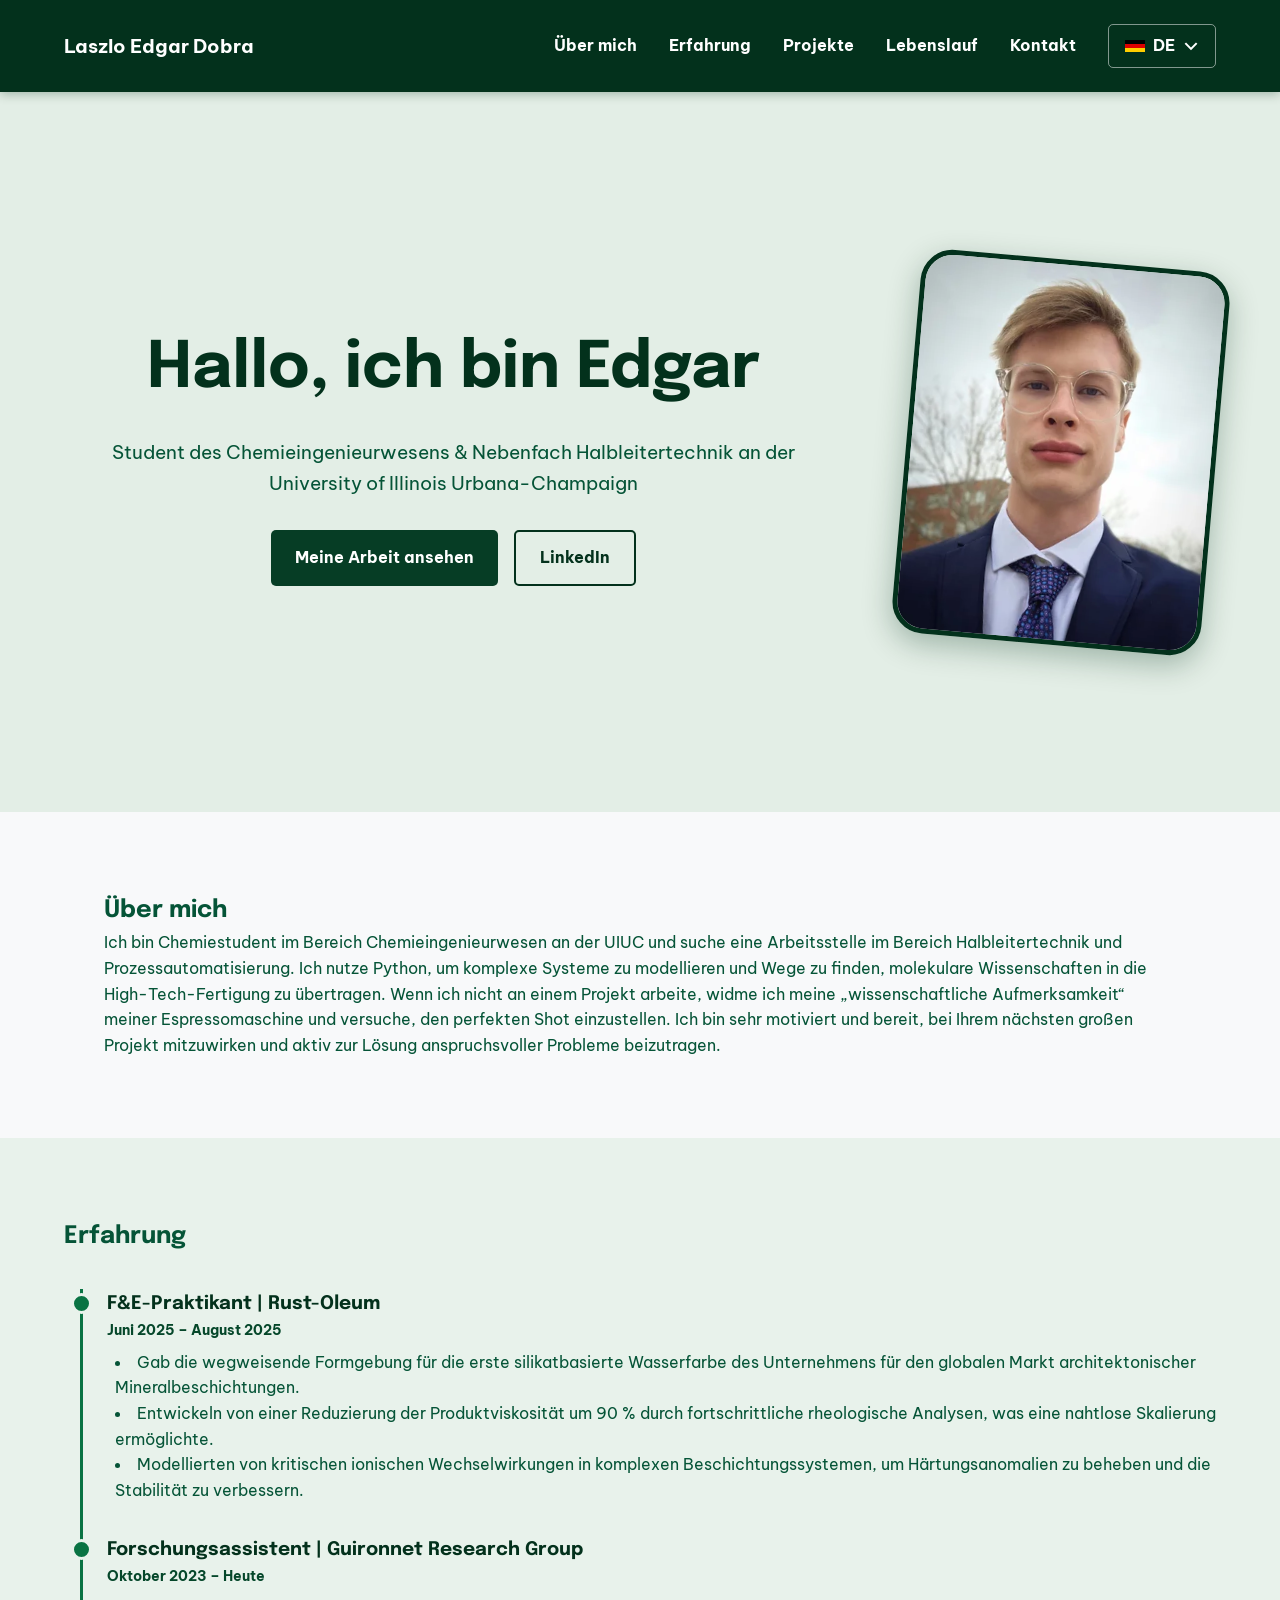
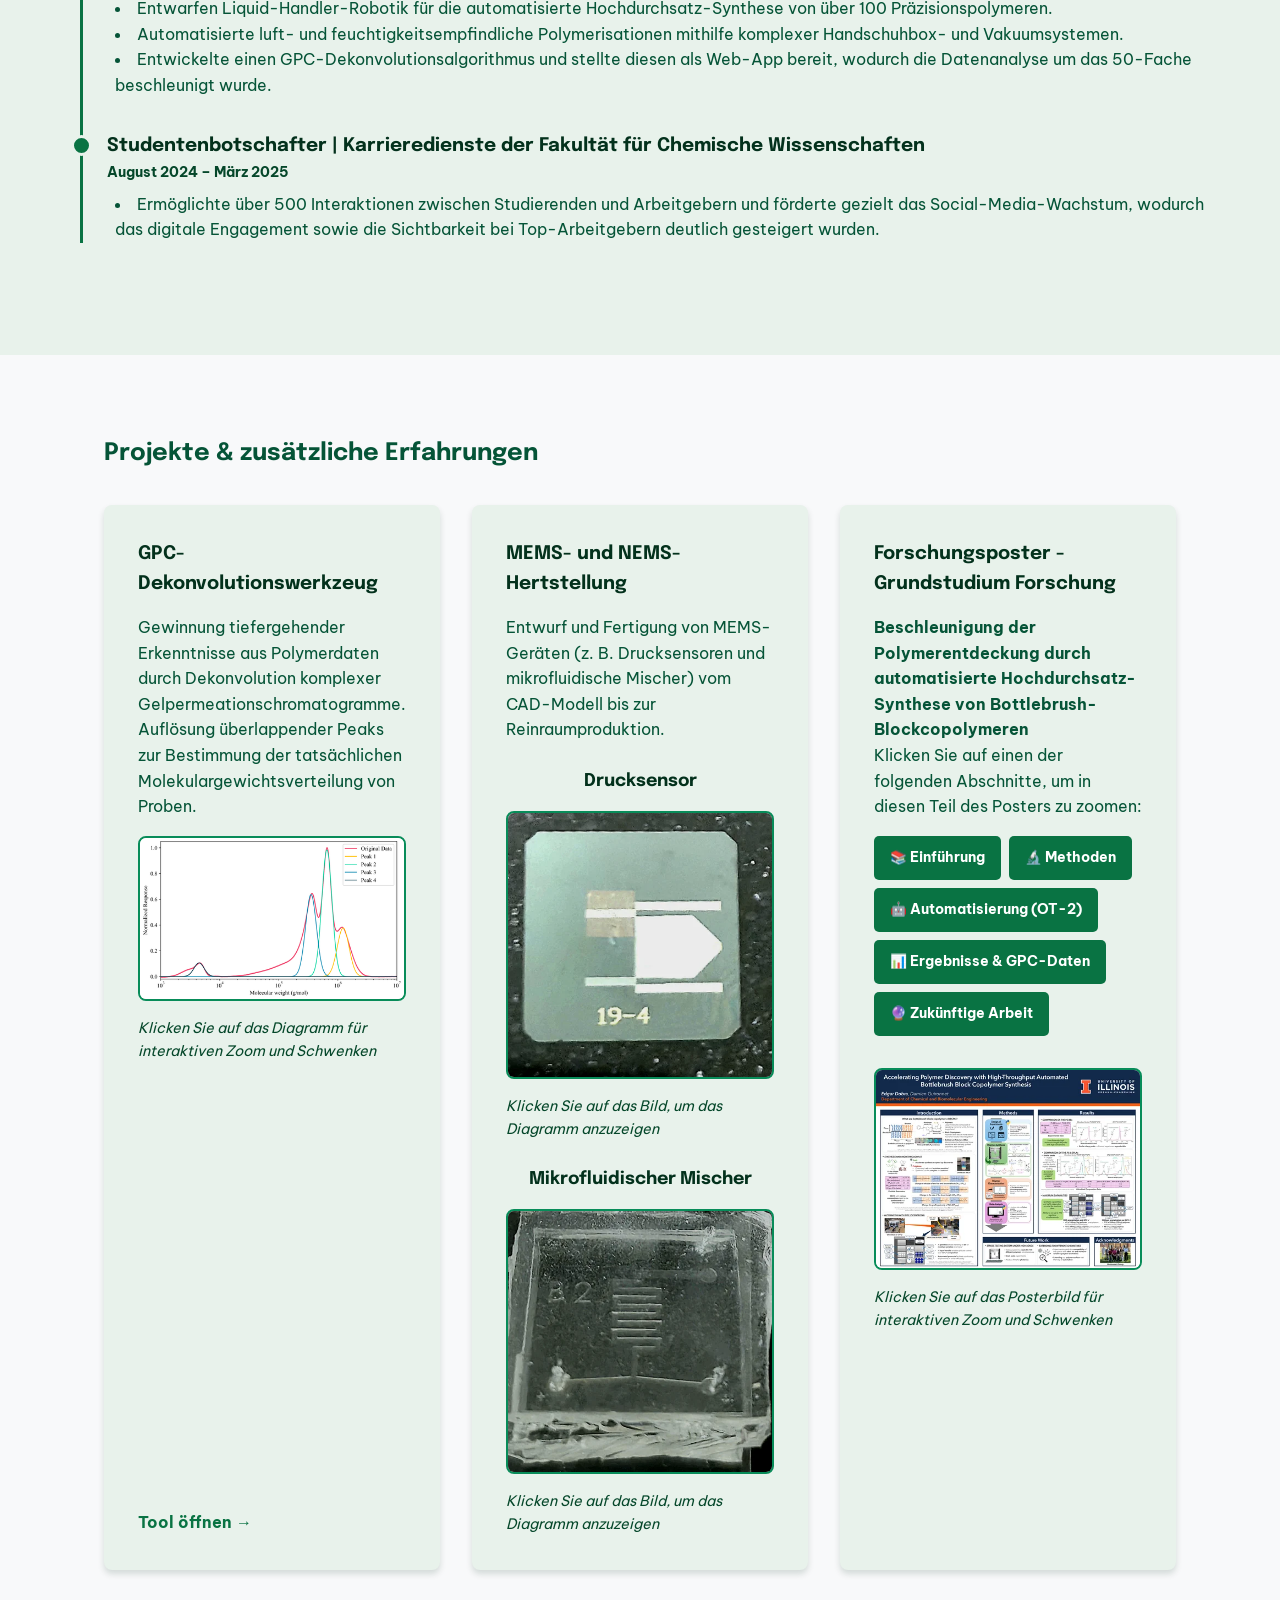
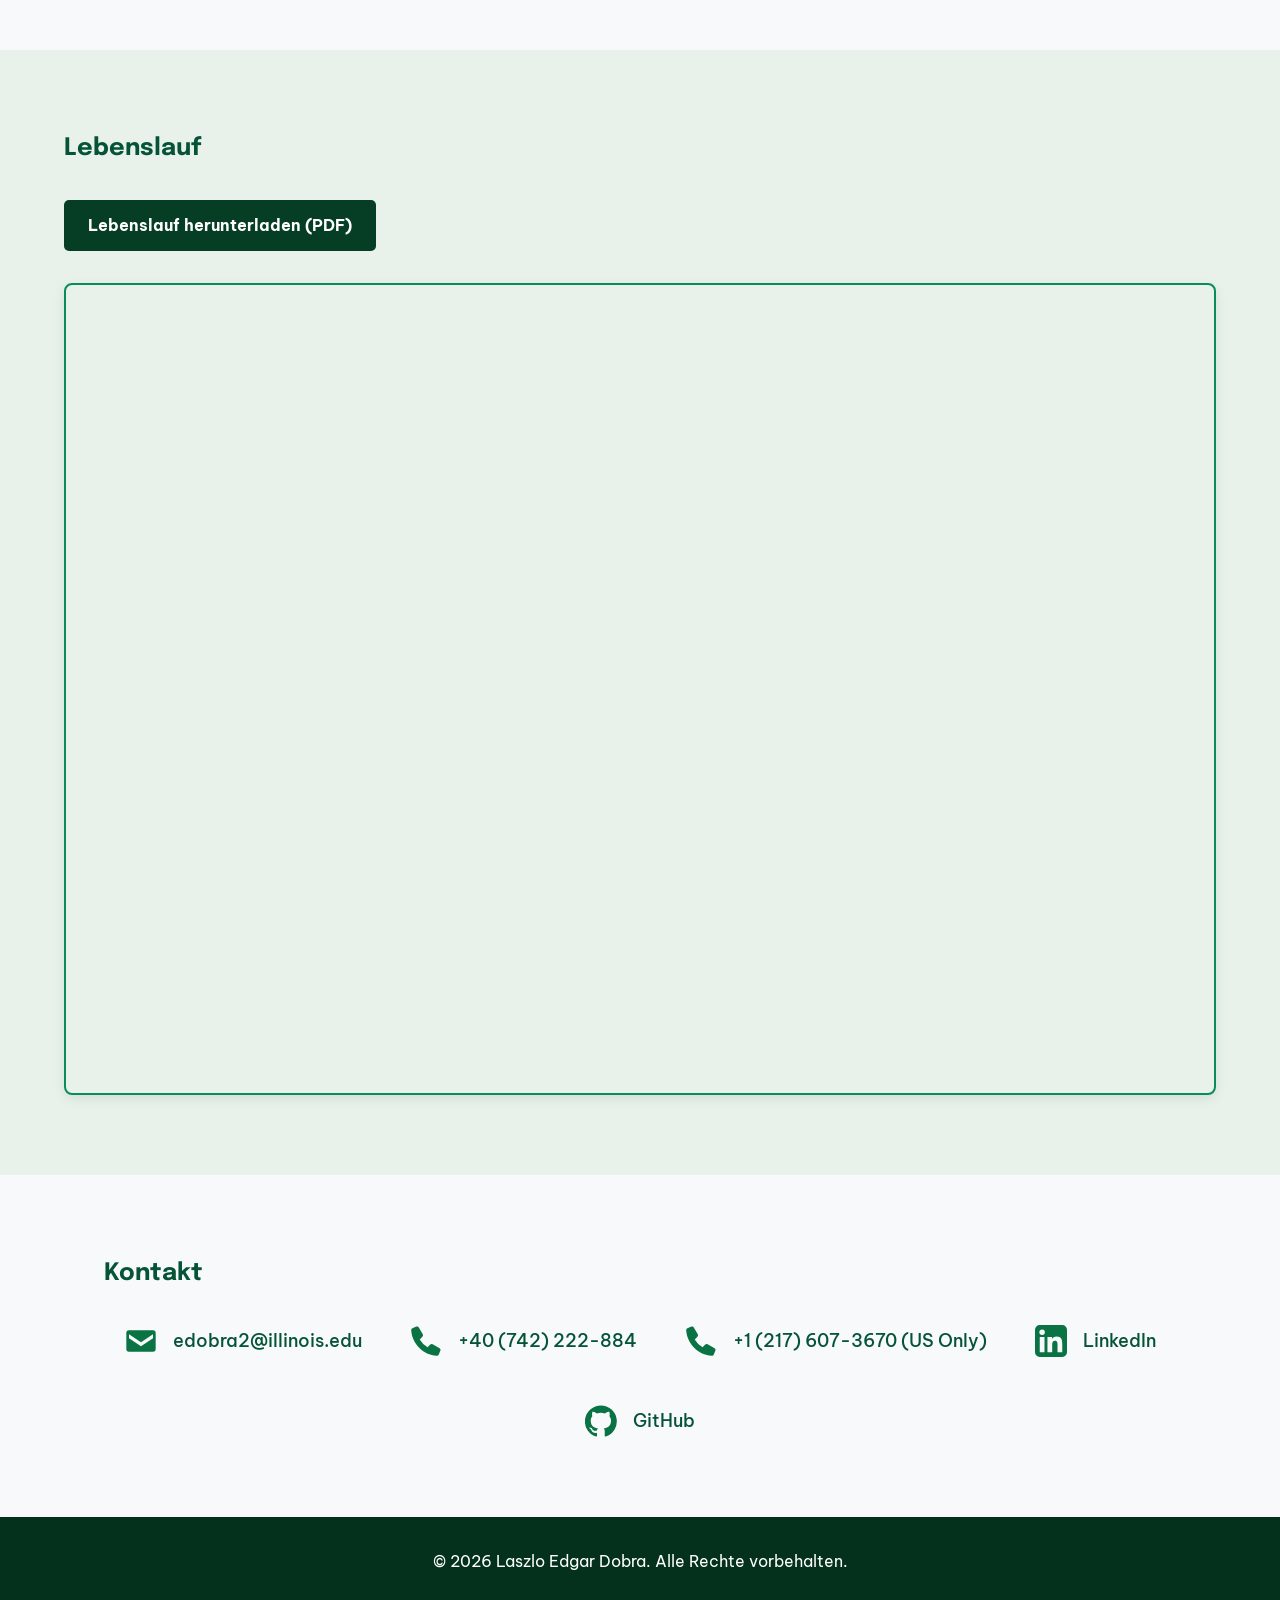
==== commit 36b02f08: "Improve portfolio loading and use consistent solid green surfaces" ====
--- a/de/index.html
+++ b/de/index.html
@@ -3,188 +3,196 @@
 <head>
     <meta charset="UTF-8">
     <meta name="viewport" content="width=device-width, initial-scale=1.0">
-    <title>Laszlo Edgar Dobra | Chemical Engineering</title>
+    <title>Laszlo Edgar Dobra | Chemieingenieurwesen</title>
     <link type="image/png" sizes="16x16" rel="icon" href="../images/icons8-resume-website-ios-17-outlined-16.png">
     <link type="image/png" sizes="32x32" rel="icon" href="../images/icons8-resume-website-ios-17-outlined-32.png">
     <link type="image/png" sizes="96x96" rel="icon" href="../images/icons8-resume-website-ios-17-outlined-96.png">
-    <link rel="stylesheet" href="../css/style.css?v=6">
-    <link rel="stylesheet" href="https://cdnjs.cloudflare.com/ajax/libs/font-awesome/6.5.2/css/all.min.css">
-    <link rel="stylesheet" href="https://cdnjs.cloudflare.com/ajax/libs/viewerjs/1.11.6/viewer.min.css">
+    <meta name="description" content="Student des Chemieingenieurwesens &amp; Nebenfach Halbleitertechnik an der University of Illinois Urbana-Champaign">
+    <meta name="theme-color" content="#03311C">
+    <link rel="canonical" href="https://ledobra.com/de/">
+    <link rel="alternate" hreflang="en" href="https://ledobra.com/en/">
+    <link rel="alternate" hreflang="hu" href="https://ledobra.com/hu/">
+    <link rel="alternate" hreflang="de" href="https://ledobra.com/de/">
+    <link rel="alternate" hreflang="x-default" href="https://ledobra.com/">
+    <link rel="preload" href="../fonts/epilogue-700-latin.woff2" as="font" type="font/woff2" crossorigin>
+    <link rel="preload" href="../fonts/be-vietnam-pro-400-latin.woff2" as="font" type="font/woff2" crossorigin>
+    <link rel="stylesheet" href="../css/fonts.css?v=1">
+    <link rel="stylesheet" href="../css/style.css?v=7">
+    <link rel="stylesheet" href="../css/dropdown.css?v=2">
 </head>
 <body>
-    <nav>
+    <nav aria-label="Hauptnavigation">
         <div class="logo" data-translate="nav_name">Laszlo Edgar Dobra</div>
-        <button class="menu-toggle" id="mobile-menu" type="button" aria-label="Menu" aria-controls="nav-links" aria-expanded="false">
-            <i class="fas fa-bars" aria-hidden="true"></i>
+        <button class="menu-toggle" id="mobile-menu" type="button" aria-label="Menü" aria-controls="nav-links" aria-expanded="false">
+            <svg class="icon" aria-hidden="true" focusable="false"><use href="../images/icons.svg#bars"></use></svg>
         </button>
         <ul class="nav-links" id="nav-links">
-            <li><a href="#about" data-translate="nav_about">About</a></li>
-            <li><a href="#experience" data-translate="nav_experience">Experience</a></li>
-            <li><a href="#projects" data-translate="nav_projects">Projects</a></li>
-            <li><a href="#resume" data-translate="nav_resume">Resume</a></li>
-            <li><a href="#contact" data-translate="nav_contact">Contact</a></li>
+            <li><a href="#about" data-translate="nav_about">Über mich</a></li>
+            <li><a href="#experience" data-translate="nav_experience">Erfahrung</a></li>
+            <li><a href="#projects" data-translate="nav_projects">Projekte</a></li>
+            <li><a href="#resume" data-translate="nav_resume">Lebenslauf</a></li>
+            <li><a href="#contact" data-translate="nav_contact">Kontakt</a></li>
         </ul>
         <div class="custom-select">
-            <div class="select-selected">
-                <img id="current-lang-flag" src="https://flagcdn.com/w20/us.png" width="20" alt="Flag"> <span id="current-lang-text">EN</span> <i class="fas fa-chevron-down"></i>
-            </div>
-            <div class="select-items select-hide">
-                <div data-lang="en"><img src="https://flagcdn.com/w20/us.png" width="20" alt="English"> EN</div>
-                <div data-lang="hu"><img src="https://flagcdn.com/w20/hu.png" width="20" alt="Magyar"> HU</div>
-                <div data-lang="de"><img src="https://flagcdn.com/w20/de.png" width="20" alt="Deutsch"> DE</div>
+            <button class="select-selected" type="button" aria-label="Sprache wählen" aria-controls="language-options" aria-expanded="false">
+                <img id="current-lang-flag" src="../images/flags/de.png" width="20" height="12" alt=""> <span id="current-lang-text">DE</span> <svg class="icon" aria-hidden="true" focusable="false"><use href="../images/icons.svg#chevron-down"></use></svg>
+            </button>
+            <div class="select-items select-hide" id="language-options">
+                <a href="../en/" data-lang="en" lang="en" hreflang="en" aria-label="English"><img src="../images/flags/us.png" width="20" height="10" alt=""> EN</a>
+                <a href="../hu/" data-lang="hu" lang="hu" hreflang="hu" aria-label="Magyar"><img src="../images/flags/hu.png" width="20" height="10" alt=""> HU</a>
+                <a href="../de/" data-lang="de" aria-current="page" lang="de" hreflang="de" aria-label="Deutsch"><img src="../images/flags/de.png" width="20" height="12" alt=""> DE</a>
             </div>
         </div>
     </nav>
 
     <header id="home" class="hero section">
         <div class="hero-content">
-            <div class="hero-text animate-on-scroll">
-                <h1 class="swoosh-in" data-translate="hero_greeting">Hi, I'm Edgar</h1>
-                <p data-translate="hero_description">Chemical Engineering Student & Semiconductor Engineering Minor at the University of Illinois Urbana-Champaign</p>
+            <div class="hero-text">
+                <h1 data-translate="hero_greeting">Hallo, ich bin Edgar</h1>
+                <p data-translate="hero_description">Student des Chemieingenieurwesens & Nebenfach Halbleitertechnik an der University of Illinois Urbana-Champaign</p>
                 <div class="resume-links" style="margin-top: 2rem;">
-                    <a href="#projects" class="btn" data-translate="hero_view_work">View My Work</a>
-                    <a href="https://www.linkedin.com/in/dobralaszloedgar/" class="btn btn-outline" target="_blank" data-translate="hero_linkedin">LinkedIn</a>
+                    <a href="#projects" class="btn" data-translate="hero_view_work">Meine Arbeit ansehen</a>
+                    <a href="https://www.linkedin.com/in/dobralaszloedgar/" class="btn btn-outline" target="_blank" rel="noopener" data-translate="hero_linkedin">LinkedIn</a>
                 </div>
             </div>
             <div class="portrait-container">
-                <img src="../images/14921.jpg" alt="Laszlo Edgar Dobra" class="portrait-image">
+                <img src="../images/optimized/portrait-360.webp" srcset="../images/optimized/portrait-360.webp 360w, ../images/optimized/portrait-720.webp 720w" sizes="(max-width: 768px) 220px, 300px" width="360" height="450" decoding="async" fetchpriority="high" alt="Laszlo Edgar Dobra" class="portrait-image">
             </div>
         </div>
     </header>
 
-    <div id="liquid-flow-container">
+    <div id="liquid-flow-container" aria-hidden="true">
         <canvas id="liquid-flow-canvas"></canvas>
     </div>
 
     <section id="about" class="section animate-on-scroll">
-        <h2 data-translate="about_title">About Me</h2>
-        <p data-translate="about_me">I'm a Chemical Engineering student at UIUC and I'm genuinely obsessed with the world of semiconductors and process automation. I love using Python to model complex systems and finding ways to turn molecular science into high-tech manufacturing. When I'm not working on a project, I'm almost certainly at my espresso machine trying to dial in the perfect shot. I'm just really excited to help build the next major project and solve problems along the way!</p>
+        <h2 data-translate="about_title">Über mich</h2>
+        <p data-translate="about_me">Ich bin Chemiestudent im Bereich Chemieingenieurwesen an der UIUC und suche eine Arbeitsstelle im Bereich Halbleitertechnik und Prozessautomatisierung. Ich nutze Python, um komplexe Systeme zu modellieren und Wege zu finden, molekulare Wissenschaften in die High-Tech-Fertigung zu übertragen. Wenn ich nicht an einem Projekt arbeite, widme ich meine „wissenschaftliche Aufmerksamkeit“ meiner Espressomaschine und versuche, den perfekten Shot einzustellen. Ich bin sehr motiviert und bereit, bei Ihrem nächsten großen Projekt mitzuwirken und aktiv zur Lösung anspruchsvoller Probleme beizutragen.</p>
     </section>
 
     <section id="experience" class="section bg-light animate-on-scroll">
-        <h2 data-translate="experience_title">Experience</h2>
+        <h2 data-translate="experience_title">Erfahrung</h2>
         <div class="timeline">
             <div class="timeline-item">
-                <h3 data-translate="experience_rustoleum_title">R&D Intern | Rust-Oleum</h3>
-                <p class="date" data-translate="experience_rustoleum_date">June 2025 – August 2025</p>
+                <h3 data-translate="experience_rustoleum_title">F&E-Praktikant | Rust-Oleum</h3>
+                <p class="date" data-translate="experience_rustoleum_date">Juni 2025 – August 2025</p>
                 <ul>
-                    <li data-translate="experience_rustoleum_item1">Spearheaded formulation of the company's first silicate-based waterborne paint for the global architectural mineral coatings market.</li>
-                    <li data-translate="experience_rustoleum_item2">Engineered a 90% reduction in product viscosity via advanced rheological analysis, enabling seamless scale-up.</li>
-                    <li data-translate="experience_rustoleum_item3">Modeled critical ionic interactions within complex coating systems to resolve curing anomalies and boost stability.</li>
+                    <li data-translate="experience_rustoleum_item1">Gab die wegweisende Formgebung für die erste silikatbasierte Wasserfarbe des Unternehmens für den globalen Markt architektonischer Mineralbeschichtungen.</li>
+                    <li data-translate="experience_rustoleum_item2">Entwickeln von einer Reduzierung der Produktviskosität um 90 % durch fortschrittliche rheologische Analysen, was eine nahtlose Skalierung ermöglichte.</li>
+                    <li data-translate="experience_rustoleum_item3">Modellierten von kritischen ionischen Wechselwirkungen in komplexen Beschichtungssystemen, um Härtungsanomalien zu beheben und die Stabilität zu verbessern.</li>
                 </ul>
             </div>
             <div class="timeline-item">
-                <h3 data-translate="experience_guironnet_title">Research Assistant | Guironnet Research Group</h3>
-                <p class="date" data-translate="experience_guironnet_date">October 2023 – Present</p>
+                <h3 data-translate="experience_guironnet_title">Forschungsassistent | Guironnet Research Group</h3>
+                <p class="date" data-translate="experience_guironnet_date">Oktober 2023 – Heute</p>
                 <ul>
-                    <li data-translate="experience_guironnet_item1">Designed liquid handler robotics for automated high-throughput synthesis of 100+ precision polymers.</li>
-                    <li data-translate="experience_guironnet_item2">Automated air- and moisture-sensitive polymerizations using complex glovebox and vacuum systems.</li>
-                    <li data-translate="experience_guironnet_item3">Developed a GPC deconvolution algorithm and deployed it as a web app, accelerating data analysis by 50x.</li>
+                    <li data-translate="experience_guironnet_item1">Entwarfen Liquid-Handler-Robotik für die automatisierte Hochdurchsatz-Synthese von über 100 Präzisionspolymeren.</li>
+                    <li data-translate="experience_guironnet_item2">Automatisierte luft- und feuchtigkeitsempfindliche Polymerisationen mithilfe komplexer Handschuhbox- und Vakuumsystemen.</li>
+                    <li data-translate="experience_guironnet_item3">Entwickelte einen GPC-Dekonvolutionsalgorithmus und stellte diesen als Web-App bereit, wodurch die Datenanalyse um das 50-Fache beschleunigt wurde.</li>
                 </ul>
             </div>
             <div class="timeline-item">
-                <h3 data-translate="experience_ambassador_title">Student Ambassador | School of Chemical Sciences Career Services</h3>
-                <p class="date" data-translate="experience_ambassador_date">August 2024 – March 2025</p>
+                <h3 data-translate="experience_ambassador_title">Studentenbotschafter | Karrieredienste der Fakultät für Chemische Wissenschaften</h3>
+                <p class="date" data-translate="experience_ambassador_date">August 2024 – März 2025</p>
                 <ul>
-                    <li data-translate="experience_ambassador_item1">Facilitated 500+ student-employer interactions and spearheaded targeted social media growth, significantly elevating digital engagement and brand visibility among top-tier employers.</li>
+                    <li data-translate="experience_ambassador_item1">Ermöglichte über 500 Interaktionen zwischen Studierenden und Arbeitgebern und förderte gezielt das Social-Media-Wachstum, wodurch das digitale Engagement sowie die Sichtbarkeit bei Top-Arbeitgebern deutlich gesteigert wurden.</li>
                 </ul>
             </div>
         </div>
     </section>
 
     <section id="projects" class="section animate-on-scroll">
-        <h2 data-translate="projects_title">Featured Projects</h2>
+        <h2 data-translate="projects_title">Projekte & zusätzliche Erfahrungen</h2>
         <div class="grid">
             <div class="card poster-card">
-                <h3 data-translate="gpc_title">GPC Deconvolution Tool</h3>
-                <p data-translate="gpc_description">Unlock insights from your polymer data. This tool deconvolutes complex gel permeation chromatograms, resolving overlapping peaks to reveal the true molecular weight distribution of your sample.</p>
+                <h3 data-translate="gpc_title">GPC-Dekonvolutionswerkzeug</h3>
+                <p data-translate="gpc_description">Gewinnung tiefergehender Erkenntnisse aus Polymerdaten durch Dekonvolution komplexer Gelpermeationschromatogramme. Auflösung überlappender Peaks zur Bestimmung der tatsächlichen Molekulargewichtsverteilung von Proben.</p>
                 <a class="poster-preview" id="gpc-gallery" href="../images/b850690fee59b9a72fe3ff5c163f7164eb3da1bc635fee06fc133cf2.png">
-                    <img src="../images/b850690fee59b9a72fe3ff5c163f7164eb3da1bc635fee06fc133cf2.png" alt="GPC Deconvolution Tool" class="poster-thumbnail" id="gpc-image">
+                    <img src="../images/optimized/gpc-480.webp" srcset="../images/optimized/gpc-480.webp 480w, ../images/optimized/gpc-960.webp 960w" sizes="(max-width: 702px) 90vw, (max-width: 1072px) 45vw, 350px" width="480" height="293" decoding="async" loading="lazy" data-original="../images/b850690fee59b9a72fe3ff5c163f7164eb3da1bc635fee06fc133cf2.png" alt="GPC Deconvolution Tool" class="poster-thumbnail" id="gpc-image">
                 </a>
-                <p style="margin-top: 1rem; font-size: 0.9rem; color: var(--secondary);"><em data-translate="gpc_view_prompt">Click the graph for full interactive zoom and pan</em></p>
-                <a href="https://gaussian.streamlit.app/" class="project-link" target="_blank" data-translate="gpc_open_tool">Open Tool &rarr;</a>
+                <p style="margin-top: 1rem; font-size: 0.9rem; color: var(--secondary);"><em data-translate="gpc_view_prompt">Klicken Sie auf das Diagramm für interaktiven Zoom und Schwenken</em></p>
+                <a href="https://gaussian.streamlit.app/" class="project-link" target="_blank" rel="noopener" data-translate="gpc_open_tool">Tool öffnen &rarr;</a>
             </div>
             <div class="card">
-                <h3 data-translate="mems_title">MEMS and NEMS Fabrication</h3>
-                <p data-translate="mems_description">Designed and fabricated MEMS devices, including pressure sensors and microfluidic mixers, from CAD to cleanroom.</p>
+                <h3 data-translate="mems_title">MEMS- und NEMS-Hertstellung</h3>
+                <p data-translate="mems_description">Entwurf und Fertigung von MEMS-Geräten (z. B. Drucksensoren und mikrofluidische Mischer) vom CAD-Modell bis zur Reinraumproduktion.</p>
                 <div class="mems-container">
                     <div class="mems-item">
-                        <h4 data-translate="mems_pressure_sensor">Pressure Sensor</h4>
+                        <h4 data-translate="mems_pressure_sensor">Drucksensor</h4>
                         <a class="mems-image-container" id="pressure-sensor-gallery" href="../images/2b25285c-cac5-45d2-aff1-dd466e10a6f5.png">
-                            <img src="../images/20260329_211413.jpg" data-original="../images/2b25285c-cac5-45d2-aff1-dd466e10a6f5.png" alt="Pressure Sensor" class="mems-image">
+                            <img src="../images/optimized/pressure-sensor-480.webp" srcset="../images/optimized/pressure-sensor-480.webp 480w, ../images/optimized/pressure-sensor-960.webp 960w" sizes="(max-width: 702px) 90vw, (max-width: 1072px) 45vw, 350px" width="480" height="480" decoding="async" loading="lazy" data-original="../images/2b25285c-cac5-45d2-aff1-dd466e10a6f5.png" alt="Pressure Sensor" class="mems-image">
                         </a>
-                        <p style="margin-top: 0.5rem; font-size: 0.9rem; color: var(--secondary);"><em data-translate="mems_pressure_sensor_prompt">Click image to view diagram</em></p>
+                        <p style="margin-top: 0.5rem; font-size: 0.9rem; color: var(--secondary);"><em data-translate="mems_pressure_sensor_prompt">Klicken Sie auf das Bild, um das Diagramm anzuzeigen</em></p>
                     </div>
                     <div class="mems-item">
-                        <h4 data-translate="mems_mixer">Microfluidic Mixer</h4>
+                        <h4 data-translate="mems_mixer">Mikrofluidischer Mischer</h4>
                         <a class="mems-image-container" id="microfluidic-mixer-gallery" href="../images/ebfd45ba-1c41-4285-9f2c-dafae9241d1f.png">
-                            <img src="../images/20260329_211402.jpg" data-original="../images/ebfd45ba-1c41-4285-9f2c-dafae9241d1f.png" alt="Microfluidic Mixer" class="mems-image">
+                            <img src="../images/optimized/microfluidic-mixer-480.webp" srcset="../images/optimized/microfluidic-mixer-480.webp 480w, ../images/optimized/microfluidic-mixer-960.webp 960w" sizes="(max-width: 702px) 90vw, (max-width: 1072px) 45vw, 350px" width="480" height="473" decoding="async" loading="lazy" data-original="../images/ebfd45ba-1c41-4285-9f2c-dafae9241d1f.png" alt="Microfluidic Mixer" class="mems-image">
                         </a>
-                        <p style="margin-top: 0.5rem; font-size: 0.9rem; color: var(--secondary);"><em data-translate="mems_mixer_prompt">Click image to view diagram</em></p>
+                        <p style="margin-top: 0.5rem; font-size: 0.9rem; color: var(--secondary);"><em data-translate="mems_mixer_prompt">Klicken Sie auf das Bild, um das Diagramm anzuzeigen</em></p>
                     </div>
                 </div>
             </div>
             <div class="card poster-card">
-                <h3 data-translate="poster_title">Research Poster - Undergraduate Research</h3>
-                <p><strong data-translate="poster_subtitle">Accelerating Polymer Discovery with High-Throughput Automated Bottlebrush Block Copolymer Synthesis</strong></p>
-                <p data-translate="poster_prompt">Click on any section below to zoom into that part of the poster:</p>
+                <h3 data-translate="poster_title">Forschungsposter - Grundstudium Forschung</h3>
+                <p><strong data-translate="poster_subtitle">Beschleunigung der Polymerentdeckung durch automatisierte Hochdurchsatz-Synthese von Bottlebrush-Blockcopolymeren</strong></p>
+                <p data-translate="poster_prompt">Klicken Sie auf einen der folgenden Abschnitte, um in diesen Teil des Posters zu zoomen:</p>
                 <div class="poster-sections">
-                    <button class="poster-btn" data-section="introduction" data-translate="poster_intro">📚 Introduction</button>
-                    <button class="poster-btn" data-section="methods" data-translate="poster_methods">🔬 Methods</button>
-                    <button class="poster-btn" data-section="automation" data-translate="poster_automation">🤖 Automation (OT-2)</button>
-                    <button class="poster-btn" data-section="results" data-translate="poster_results">📊 Results & GPC Data</button>
-                    <button class="poster-btn" data-section="future" data-translate="poster_future">🔮 Future Work</button>
+                    <button type="button" class="poster-btn" data-section="introduction" data-translate="poster_intro">📚 Einführung</button>
+                    <button type="button" class="poster-btn" data-section="methods" data-translate="poster_methods">🔬 Methoden</button>
+                    <button type="button" class="poster-btn" data-section="automation" data-translate="poster_automation">🤖 Automatisierung (OT-2)</button>
+                    <button type="button" class="poster-btn" data-section="results" data-translate="poster_results">📊 Ergebnisse & GPC-Daten</button>
+                    <button type="button" class="poster-btn" data-section="future" data-translate="poster_future">🔮 Zukünftige Arbeit</button>
                 </div>
                 <a class="poster-preview" id="poster-gallery" href="../images/research-poster.jpg">
-                    <img src="../images/research-poster.jpg" alt="Research Poster" class="poster-thumbnail" id="poster-image">
+                    <img src="../images/optimized/research-poster-480.webp" srcset="../images/optimized/research-poster-480.webp 480w, ../images/optimized/research-poster-960.webp 960w" sizes="(max-width: 702px) 90vw, (max-width: 1072px) 45vw, 350px" width="480" height="360" decoding="async" loading="lazy" data-original="../images/research-poster.jpg" alt="Research Poster" class="poster-thumbnail" id="poster-image">
                 </a>
-                <p style="margin-top: 1rem; font-size: 0.9rem; color: var(--secondary);"><em data-translate="poster_view_prompt">Click the poster image for full interactive zoom and pan</em></p>
+                <p style="margin-top: 1rem; font-size: 0.9rem; color: var(--secondary);"><em data-translate="poster_view_prompt">Klicken Sie auf das Posterbild für interaktiven Zoom und Schwenken</em></p>
             </div>
         </div>
     </section>
 
     <section id="resume" class="section bg-light animate-on-scroll">
-        <h2 data-translate="resume_title">Resume</h2>
+        <h2 data-translate="resume_title">Lebenslauf</h2>
         <div class="resume-links">
-            <a href="../doc/Laszlo_Edgar_Dobra_Resume.pdf" class="btn" target="_blank" data-translate="resume_download">Download Resume (PDF)</a>
+            <a href="../doc/Laszlo_Edgar_Dobra_Resume_EN.pdf" class="btn" target="_blank" rel="noopener" data-translate="resume_download">Lebenslauf herunterladen (PDF)</a>
         </div>
         <div class="resume-viewer">
-            <iframe src="../doc/Laszlo_Edgar_Dobra_Resume.pdf" type="application/pdf" title="Resume PDF" loading="lazy"></iframe>
+            <iframe data-src="../doc/Laszlo_Edgar_Dobra_Resume_EN.pdf" type="application/pdf" title="Resume PDF" loading="lazy"></iframe>
         </div>
     </section>
 
     <section id="contact" class="section animate-on-scroll">
-        <h2 data-translate="contact_title">Contact Me</h2>
+        <h2 data-translate="contact_title">Kontakt</h2>
         <div class="contact-container">
             <div class="contact-item">
-                <i class="fas fa-envelope"></i>
+                <svg class="icon" aria-hidden="true" focusable="false"><use href="../images/icons.svg#envelope"></use></svg>
                 <a href="mailto:edobra2@illinois.edu" class="contact-link" data-translate="contact_email">edobra2@illinois.edu</a>
             </div>
             <div class="contact-item">
-                <i class="fas fa-phone"></i>
+                <svg class="icon" aria-hidden="true" focusable="false"><use href="../images/icons.svg#phone"></use></svg>
                 <a href="tel:+40742222884" class="contact-link" data-translate="contact_phone_ro">+40 (742) 222-884</a>
             </div>
             <div class="contact-item">
-                <i class="fas fa-phone"></i>
+                <svg class="icon" aria-hidden="true" focusable="false"><use href="../images/icons.svg#phone"></use></svg>
                 <a href="tel:+12176073670" class="contact-link" data-translate="contact_phone_us">+1 (217) 607-3670 (US Only)</a>
             </div>
             <div class="contact-item">
-                <i class="fab fa-linkedin"></i>
-                <a href="https://www.linkedin.com/in/dobralaszloedgar/" target="_blank" class="contact-link" data-translate="contact_linkedin">LinkedIn</a>
+                <svg class="icon" aria-hidden="true" focusable="false"><use href="../images/icons.svg#linkedin"></use></svg>
+                <a href="https://www.linkedin.com/in/dobralaszloedgar/" target="_blank" rel="noopener" class="contact-link" data-translate="contact_linkedin">LinkedIn</a>
             </div>
             <div class="contact-item">
-                <i class="fab fa-github"></i>
-                <a href="https://github.com/dobralaszloedgar" target="_blank" class="contact-link" data-translate="contact_github">GitHub</a>
+                <svg class="icon" aria-hidden="true" focusable="false"><use href="../images/icons.svg#github"></use></svg>
+                <a href="https://github.com/dobralaszloedgar" target="_blank" rel="noopener" class="contact-link" data-translate="contact_github">GitHub</a>
             </div>
         </div>
     </section>
 
     <footer>
-        <p data-translate="footer_copyright">&copy; 2026 Laszlo Edgar Dobra. All rights reserved.</p>
+        <p data-translate="footer_copyright">&copy; 2026 Laszlo Edgar Dobra. Alle Rechte vorbehalten.</p>
     </footer>
 
-    <script src="https://cdnjs.cloudflare.com/ajax/libs/viewerjs/1.11.6/viewer.min.js"></script>
-    <script src="../js/script.js?v=7"></script>
-    <script src="../js/language.js"></script>
+    <script src="../js/script.js?v=8" defer></script>
+    <script src="../js/language.js?v=2" defer></script>
 </body>
 </html>
--- a/css/fonts.css
+++ b/css/fonts.css
@@ -0,0 +1,72 @@
+/* Self-hosted Google Fonts; SIL Open Font License files are in fonts/. */
+@font-face {
+  font-family: 'Be Vietnam Pro';
+  font-style: normal;
+  font-weight: 400;
+  font-display: swap;
+  src: url(../fonts/be-vietnam-pro-400-latin-ext.woff2) format('woff2');
+  unicode-range: U+0100-02BA, U+02BD-02C5, U+02C7-02CC, U+02CE-02D7, U+02DD-02FF, U+0304, U+0308, U+0329, U+1D00-1DBF, U+1E00-1E9F, U+1EF2-1EFF, U+2020, U+20A0-20AB, U+20AD-20C4, U+2113, U+2C60-2C7F, U+A720-A7FF;
+}
+
+@font-face {
+  font-family: 'Be Vietnam Pro';
+  font-style: normal;
+  font-weight: 400;
+  font-display: swap;
+  src: url(../fonts/be-vietnam-pro-400-latin.woff2) format('woff2');
+  unicode-range: U+0000-00FF, U+0131, U+0152-0153, U+02BB-02BC, U+02C6, U+02DA, U+02DC, U+0304, U+0308, U+0329, U+2000-206F, U+20AC, U+2122, U+2191, U+2193, U+2212, U+2215, U+FEFF, U+FFFD;
+}
+
+@font-face {
+  font-family: 'Be Vietnam Pro';
+  font-style: normal;
+  font-weight: 500;
+  font-display: swap;
+  src: url(../fonts/be-vietnam-pro-500-latin-ext.woff2) format('woff2');
+  unicode-range: U+0100-02BA, U+02BD-02C5, U+02C7-02CC, U+02CE-02D7, U+02DD-02FF, U+0304, U+0308, U+0329, U+1D00-1DBF, U+1E00-1E9F, U+1EF2-1EFF, U+2020, U+20A0-20AB, U+20AD-20C4, U+2113, U+2C60-2C7F, U+A720-A7FF;
+}
+
+@font-face {
+  font-family: 'Be Vietnam Pro';
+  font-style: normal;
+  font-weight: 500;
+  font-display: swap;
+  src: url(../fonts/be-vietnam-pro-500-latin.woff2) format('woff2');
+  unicode-range: U+0000-00FF, U+0131, U+0152-0153, U+02BB-02BC, U+02C6, U+02DA, U+02DC, U+0304, U+0308, U+0329, U+2000-206F, U+20AC, U+2122, U+2191, U+2193, U+2212, U+2215, U+FEFF, U+FFFD;
+}
+
+@font-face {
+  font-family: 'Be Vietnam Pro';
+  font-style: normal;
+  font-weight: 700;
+  font-display: swap;
+  src: url(../fonts/be-vietnam-pro-700-latin-ext.woff2) format('woff2');
+  unicode-range: U+0100-02BA, U+02BD-02C5, U+02C7-02CC, U+02CE-02D7, U+02DD-02FF, U+0304, U+0308, U+0329, U+1D00-1DBF, U+1E00-1E9F, U+1EF2-1EFF, U+2020, U+20A0-20AB, U+20AD-20C4, U+2113, U+2C60-2C7F, U+A720-A7FF;
+}
+
+@font-face {
+  font-family: 'Be Vietnam Pro';
+  font-style: normal;
+  font-weight: 700;
+  font-display: swap;
+  src: url(../fonts/be-vietnam-pro-700-latin.woff2) format('woff2');
+  unicode-range: U+0000-00FF, U+0131, U+0152-0153, U+02BB-02BC, U+02C6, U+02DA, U+02DC, U+0304, U+0308, U+0329, U+2000-206F, U+20AC, U+2122, U+2191, U+2193, U+2212, U+2215, U+FEFF, U+FFFD;
+}
+
+@font-face {
+  font-family: 'Epilogue';
+  font-style: normal;
+  font-weight: 700;
+  font-display: swap;
+  src: url(../fonts/epilogue-700-latin-ext.woff2) format('woff2');
+  unicode-range: U+0100-02BA, U+02BD-02C5, U+02C7-02CC, U+02CE-02D7, U+02DD-02FF, U+0304, U+0308, U+0329, U+1D00-1DBF, U+1E00-1E9F, U+1EF2-1EFF, U+2020, U+20A0-20AB, U+20AD-20C4, U+2113, U+2C60-2C7F, U+A720-A7FF;
+}
+
+@font-face {
+  font-family: 'Epilogue';
+  font-style: normal;
+  font-weight: 700;
+  font-display: swap;
+  src: url(../fonts/epilogue-700-latin.woff2) format('woff2');
+  unicode-range: U+0000-00FF, U+0131, U+0152-0153, U+02BB-02BC, U+02C6, U+02DA, U+02DC, U+0304, U+0308, U+0329, U+2000-206F, U+20AC, U+2122, U+2191, U+2193, U+2212, U+2215, U+FEFF, U+FFFD;
+}
--- a/css/style.css
+++ b/css/style.css
@@ -1,6 +1,3 @@
-@import url('https://fonts.googleapis.com/css2?family=Epilogue:wght@700&family=Be+Vietnam+Pro:wght@400;500;700&display=swap');
-@import url('dropdown.css');
-
 /* Base Styles & Typography */
 :root {
     --primary: #03311C;
@@ -9,7 +6,9 @@
     --accent-light: #088C59;
     --text: #055437;
     --bg: #F8F9FA;
-    --bg-light: #d0e3ca;
+    --bg-light: #E3EEE6;
+    --surface: #E8F2EB;
+    --nav-highlight: #B9E2C8;
     --dark-green: #063D25;
 }
 
@@ -18,6 +17,7 @@
 }
 
 html {
+    scroll-behavior: smooth;
     scroll-padding-top: 6rem;
     -webkit-text-size-adjust: 100%;
 }
@@ -29,6 +29,19 @@
 a:focus-visible, button:focus-visible {
     outline: 3px solid var(--accent-light);
     outline-offset: 4px;
+}
+
+nav a:focus-visible, nav button:focus-visible {
+    outline-color: var(--nav-highlight);
+}
+
+.icon {
+    display: inline-block;
+    width: 1em;
+    height: 1em;
+    fill: currentColor;
+    vertical-align: -0.125em;
+    flex-shrink: 0;
 }
 
 * {
@@ -91,7 +104,7 @@
     left: 0;
     width: 0;
     height: 2px;
-    background: var(--accent);
+    background: var(--nav-highlight);
     transition: width 0.3s ease;
 }
 
@@ -100,7 +113,7 @@
 }
 
 .nav-links a:hover {
-    color: var(--accent);
+    color: var(--nav-highlight);
 }
 
 /* Sections & Layout */
@@ -111,7 +124,7 @@
 }
 
 .bg-light {
-    background-color: #e8f5e9;
+    background-color: var(--surface);
     max-width: 100%;
 }
 
@@ -121,7 +134,7 @@
     flex-direction: column;
     justify-content: center;
     align-items: center;
-    background: linear-gradient(135deg, var(--bg) 0%, var(--accent-light) 100%);
+    background-color: var(--bg-light);
     position: relative;
     overflow: hidden;
     padding: 2rem 0;
@@ -183,21 +196,6 @@
     font-size: 4rem;
     color: var(--primary);
     margin-bottom: 1rem;
-}
-
-.swoosh-in {
-    animation: swooshFromLeft 1.2s cubic-bezier(0.34, 1.56, 0.64, 1);
-}
-
-@keyframes swooshFromLeft {
-    0% {
-        opacity: 0;
-        transform: translateX(-100px);
-    }
-    100% {
-        opacity: 1;
-        transform: translateX(0);
-    }
 }
 
 .hero p {
@@ -217,28 +215,10 @@
     text-decoration: none;
     border-radius: 5px;
     font-weight: bold;
-    transition: all 0.3s ease;
+    transition: background-color 0.3s ease, color 0.3s ease, transform 0.3s ease, box-shadow 0.3s ease;
     position: relative;
     overflow: hidden;
     z-index: 10;
-}
-
-.btn::before {
-    content: '';
-    position: absolute;
-    top: 50%;
-    left: 50%;
-    width: 0;
-    height: 0;
-    border-radius: 50%;
-    background: rgba(255, 255, 255, 0.3);
-    transform: translate(-50%, -50%);
-    transition: width 0.6s, height 0.6s;
-}
-
-.btn:hover::before {
-    width: 300px;
-    height: 300px;
 }
 
 .btn:hover {
@@ -286,7 +266,7 @@
     height: 15px;
     border-radius: 50%;
     background-color: var(--accent);
-    border: 3px solid #e8f5e9; /* Fixed the invalid var() syntax here */
+    border: 3px solid var(--surface);
 }
 
 .timeline-item h3 {
@@ -317,11 +297,11 @@
 .card {
     min-width: 0;
     overflow-wrap: anywhere;
-    background: #e8f5e9;
+    background: var(--surface);
     padding: 2rem;
     border-radius: 8px;
     box-shadow: 0 4px 6px rgba(3, 49, 28, 0.15);
-    transition: all 0.3s ease;
+    transition: transform 0.3s ease, box-shadow 0.3s ease, border-color 0.3s ease;
     display: flex;
     flex-direction: column;
     border: 2px solid transparent;
@@ -333,8 +313,8 @@
 }
 
 .card:hover {
-    transform: translateY(-10px) rotate(1deg);
-    box-shadow: 0 12px 24px rgba(3, 49, 28, 0.25), 0 0 20px var(--accent-light);
+    transform: translateY(-6px);
+    box-shadow: 0 12px 24px rgba(3, 49, 28, 0.2);
     border-color: var(--accent-light);
 }
 
@@ -354,7 +334,7 @@
 
 /* Poster Card & Interactive Sections */
 .poster-card {
-    background: #e8f5e9;
+    background: var(--surface);
 }
 
 .poster-sections {
@@ -462,14 +442,14 @@
     font-size: 1.1rem;
 }
 
-.contact-item i {
+.contact-item .icon {
     flex-shrink: 0;
     font-size: 2rem;
     color: var(--accent);
     transition: transform 0.3s ease;
 }
 
-.contact-item:hover i {
+.contact-item:hover .icon {
     transform: scale(1.1);
 }
 
@@ -511,19 +491,20 @@
 
 
 /* Scroll Animation Classes */
-.animate-on-scroll {
+.will-animate {
     opacity: 0;
     transform: translateY(30px);
     transition: opacity 0.8s ease-out, transform 0.8s ease-out;
 }
 
-.animate-on-scroll.visible {
+.will-animate.visible {
     opacity: 1;
     transform: translateY(0);
 }
 
 /* New Liquid Flow Simulation Styles */
 #liquid-flow-container {
+    pointer-events: none;
     position: absolute;
     top: 0;
     left: 0;
@@ -602,6 +583,7 @@
     .section {
         padding: 3rem 5%;
         overflow-wrap: anywhere;
+        hyphens: auto;
     }
     .hero {
         min-height: auto;
@@ -716,11 +698,14 @@
 }
 
 @media (prefers-reduced-motion: reduce) {
+    html {
+        scroll-behavior: auto;
+    }
     *, *::before, *::after {
         animation: none !important;
         transition: none !important;
     }
-    .animate-on-scroll {
+    .will-animate {
         opacity: 1;
         transform: none;
     }
--- a/css/dropdown.css
+++ b/css/dropdown.css
@@ -0,0 +1,55 @@
+/* Language Selector Dropdown */
+.custom-select {
+    position: relative;
+    font-family: 'Be Vietnam Pro', sans-serif;
+    color: white;
+    user-select: none;
+}
+.select-selected {
+    background-color: transparent;
+    border: 1px solid rgba(255, 255, 255, 0.5);
+    padding: 0.5rem 1rem;
+    border-radius: 5px;
+    cursor: pointer;
+    display: flex;
+    align-items: center;
+    gap: 0.5rem;
+    transition: all 0.3s ease;
+    font-weight: bold;
+    color: inherit;
+    min-height: 44px;
+    width: 100%;
+}
+.select-selected:hover {
+    background-color: rgba(255, 255, 255, 0.1);
+    border-color: white;
+}
+.select-items {
+    position: absolute;
+    background-color: var(--primary);
+    top: 100%;
+    left: 0;
+    right: 0;
+    z-index: 99;
+    border-radius: 5px;
+    overflow: hidden;
+    box-shadow: 0 4px 10px rgba(0,0,0,0.3);
+    margin-top: 0.5rem;
+    border: 1px solid rgba(255, 255, 255, 0.2);
+}
+.select-items a {
+    padding: 0.8rem 1rem;
+    cursor: pointer;
+    transition: background-color 0.2s;
+    display: flex;
+    align-items: center;
+    gap: 0.5rem;
+    color: inherit;
+    text-decoration: none;
+}
+.select-items a:hover, .select-items a:focus-visible {
+    background-color: var(--accent);
+}
+.select-hide {
+    display: none;
+}
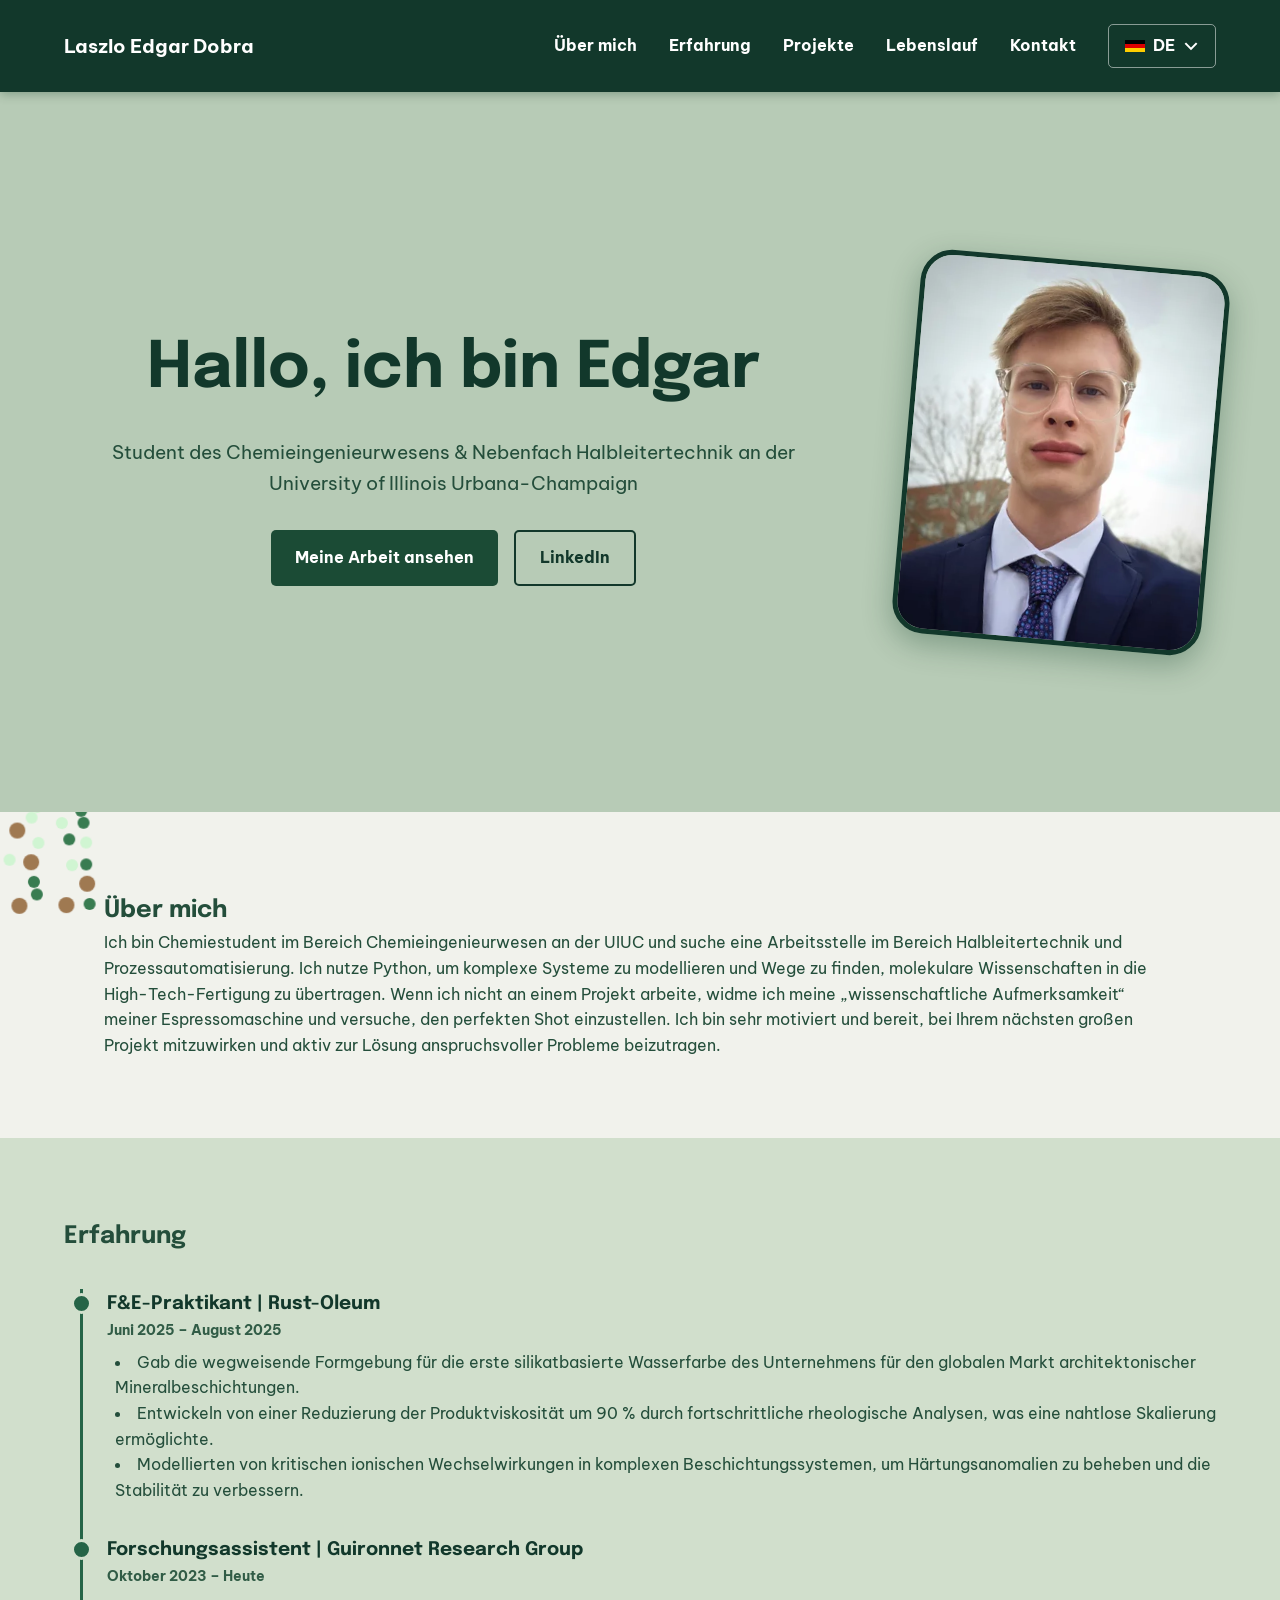
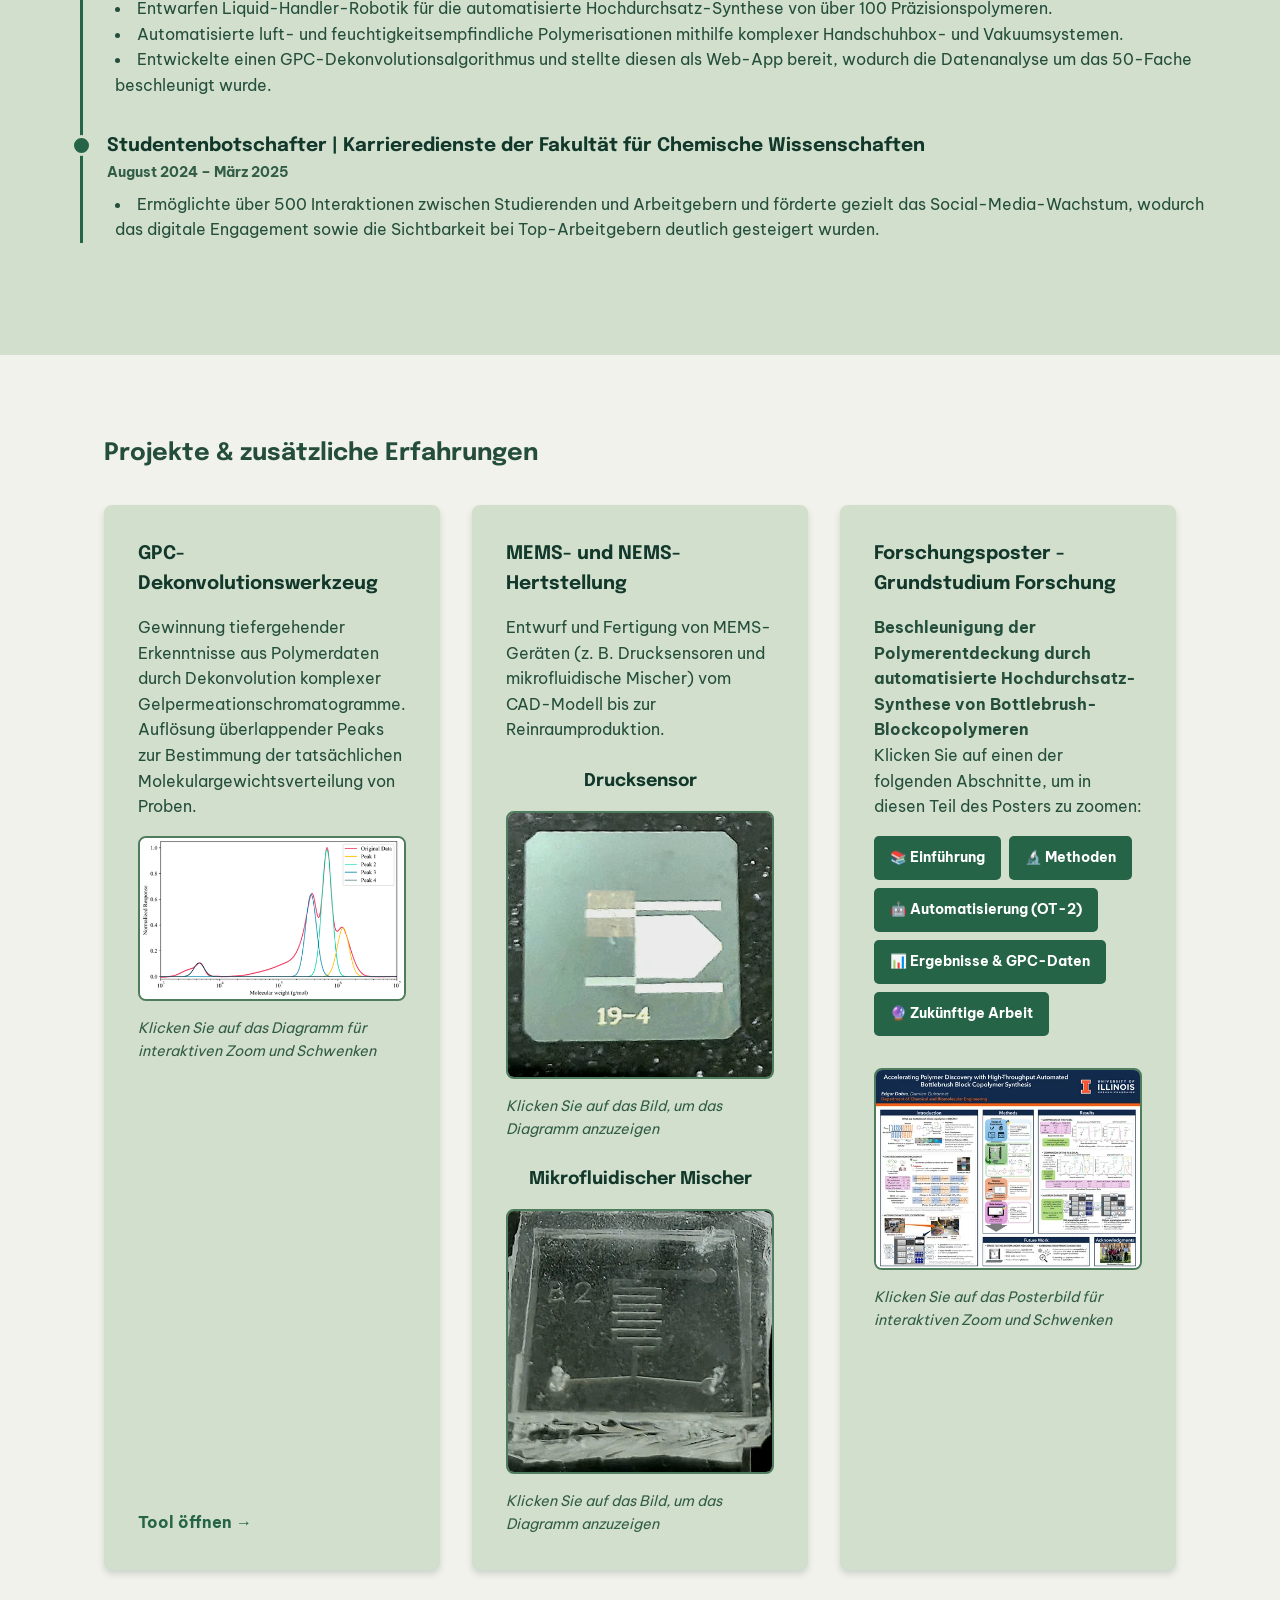
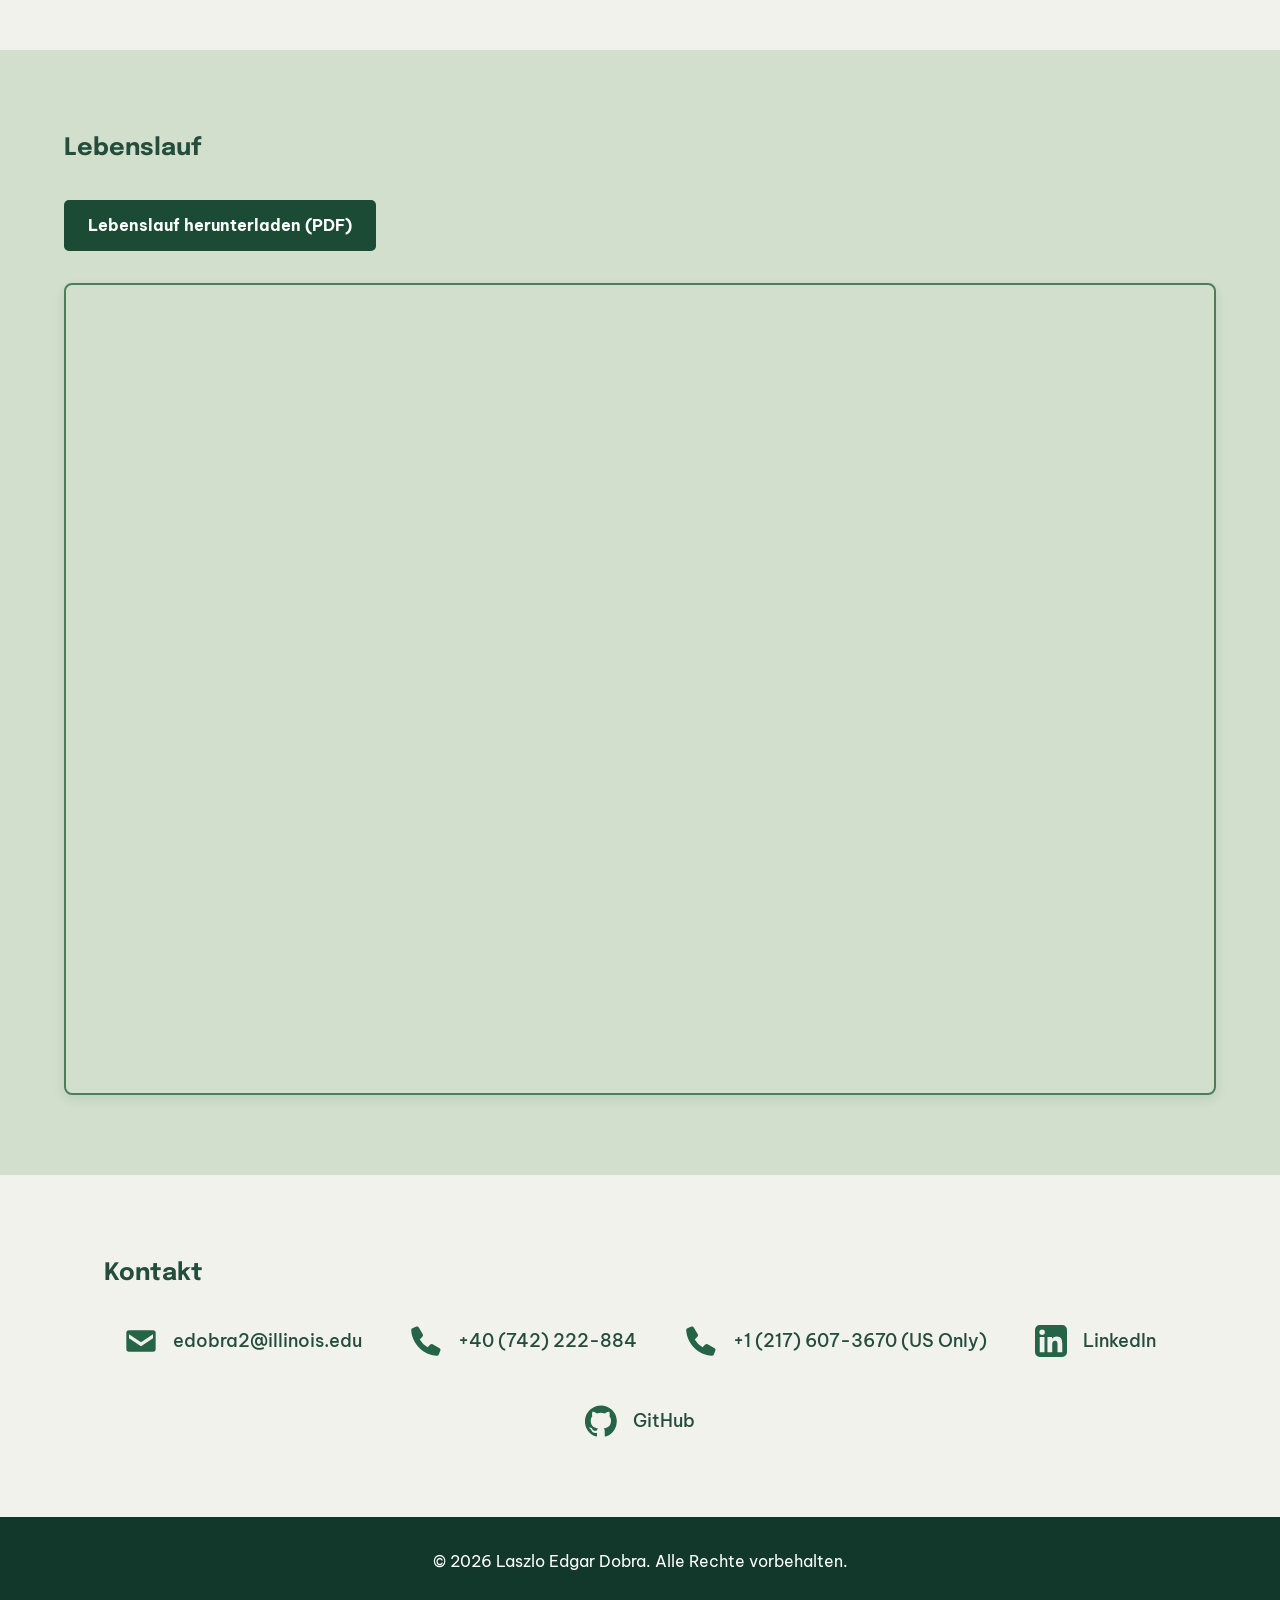
==== commit 3d697562: "Smooth bead motion, simplify rendering, and deepen the green palette" ====
--- a/de/index.html
+++ b/de/index.html
@@ -8,7 +8,7 @@
     <link type="image/png" sizes="32x32" rel="icon" href="../images/icons8-resume-website-ios-17-outlined-32.png">
     <link type="image/png" sizes="96x96" rel="icon" href="../images/icons8-resume-website-ios-17-outlined-96.png">
     <meta name="description" content="Student des Chemieingenieurwesens &amp; Nebenfach Halbleitertechnik an der University of Illinois Urbana-Champaign">
-    <meta name="theme-color" content="#03311C">
+    <meta name="theme-color" content="#12382B">
     <link rel="canonical" href="https://ledobra.com/de/">
     <link rel="alternate" hreflang="en" href="https://ledobra.com/en/">
     <link rel="alternate" hreflang="hu" href="https://ledobra.com/hu/">
@@ -17,7 +17,7 @@
     <link rel="preload" href="../fonts/epilogue-700-latin.woff2" as="font" type="font/woff2" crossorigin>
     <link rel="preload" href="../fonts/be-vietnam-pro-400-latin.woff2" as="font" type="font/woff2" crossorigin>
     <link rel="stylesheet" href="../css/fonts.css?v=1">
-    <link rel="stylesheet" href="../css/style.css?v=7">
+    <link rel="stylesheet" href="../css/style.css?v=9">
     <link rel="stylesheet" href="../css/dropdown.css?v=2">
 </head>
 <body>
@@ -192,7 +192,7 @@
         <p data-translate="footer_copyright">&copy; 2026 Laszlo Edgar Dobra. Alle Rechte vorbehalten.</p>
     </footer>
 
-    <script src="../js/script.js?v=8" defer></script>
+    <script src="../js/script.js?v=10" defer></script>
     <script src="../js/language.js?v=2" defer></script>
 </body>
 </html>
--- a/css/style.css
+++ b/css/style.css
@@ -1,15 +1,15 @@
 /* Base Styles & Typography */
 :root {
-    --primary: #03311C;
-    --secondary: #05472A;
-    --accent: #097343;
-    --accent-light: #088C59;
-    --text: #055437;
-    --bg: #F8F9FA;
-    --bg-light: #E3EEE6;
-    --surface: #E8F2EB;
-    --nav-highlight: #B9E2C8;
-    --dark-green: #063D25;
+    --primary: #12382B;
+    --secondary: #315C46;
+    --accent: #256447;
+    --accent-light: #4E7D5D;
+    --text: #244E3B;
+    --bg: #F1F2EC;
+    --bg-light: #B7CBB6;
+    --surface: #D1DFCC;
+    --nav-highlight: #D7E5CE;
+    --dark-green: #1B4B35;
 }
 
 html, body {
@@ -27,7 +27,7 @@
 }
 
 a:focus-visible, button:focus-visible {
-    outline: 3px solid var(--accent-light);
+    outline: 3px solid var(--accent);
     outline-offset: 4px;
 }
 
@@ -118,6 +118,9 @@
 
 /* Sections & Layout */
 .section {
+    /* Paint content and solid section backgrounds above the decorative beads. */
+    position: relative;
+    z-index: 1;
     padding: 5rem 5%;
     max-width: 1200px;
     margin: 0 auto;
